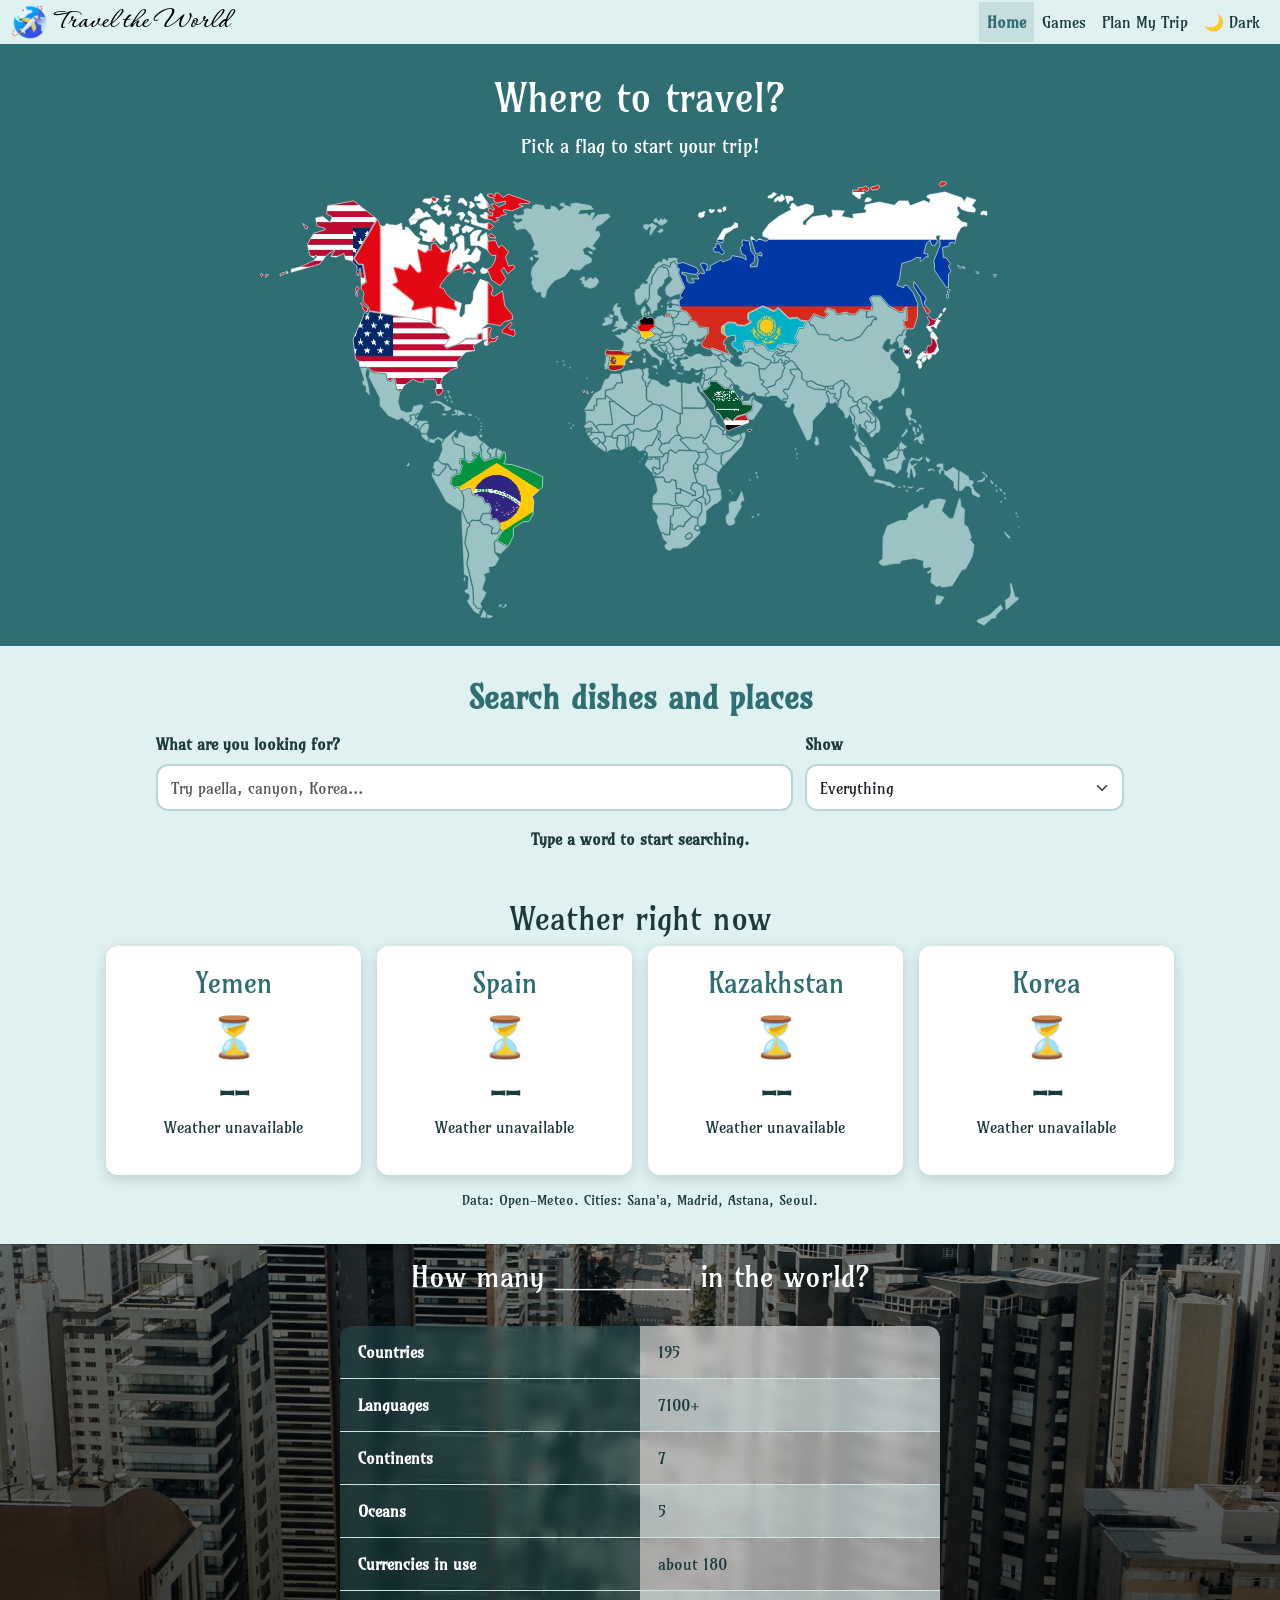
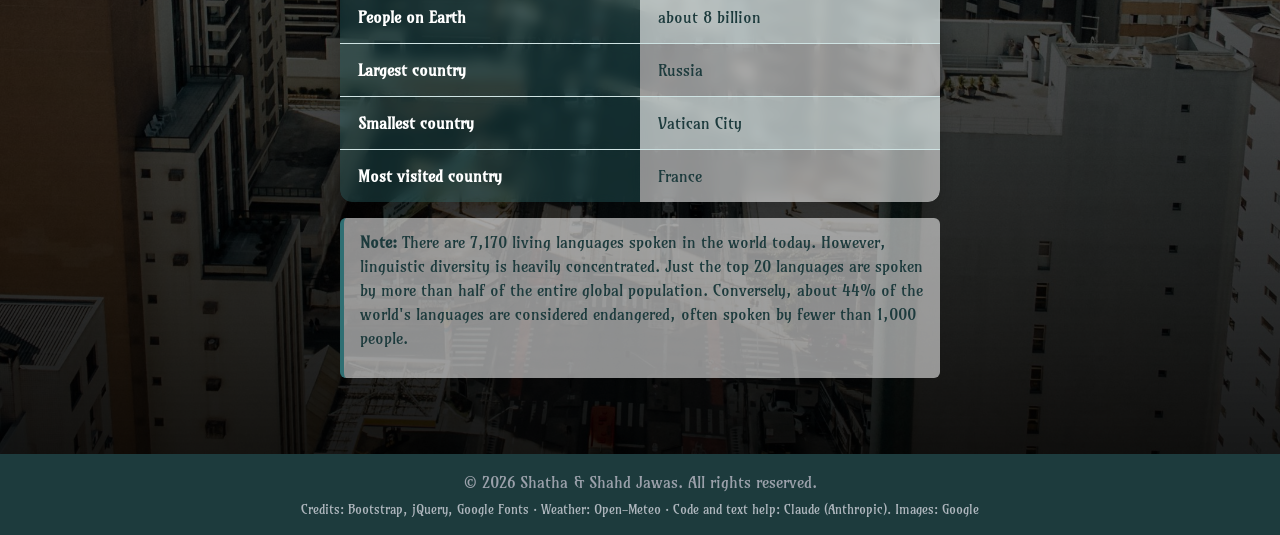
==== index.html @ ed4267bd "add dark mode in all pages" ====
<!DOCTYPE html>
<html lang="en">
    <head>
    <meta charset="UTF-8">
    <meta name="viewport" content="width=device-width, initial-scale=1">
    <title>Travel the World</title>
    <link rel="preconnect" href="https://fonts.googleapis.com">
    <link rel="preconnect" href="https://fonts.gstatic.com" crossorigin>
    <link href="https://fonts.googleapis.com/css2?family=Corinthia:wght@400;700&display=swap" rel="stylesheet">
    <link rel="icon" type="image/png" sizes="16x16" href="favicon/favicon-16x16.png">
    <link href="https://cdn.jsdelivr.net/npm/bootstrap@5.3.3/dist/css/bootstrap.min.css" rel="stylesheet">
    <link rel="stylesheet" href="css/stylesheet.css">
    <link rel="stylesheet" href="css/dark.css"> 
    <script src="js/weather.js" defer></script>
    <script src="js/data.js" defer></script>
    <script src="js/search.js" defer></script>
    <script src="js/auth.js" defer></script>
    <script src="js/theme.js"></script>
    </head>
    <body>

        <nav class="navbar navbar-expand-lg">
            <div class="container-fluid">
                 <a class="navbar-brand" href="index.html">
                    <img src="favicon/apple-touch-icon.png" alt="logo" class="d-inline-block">
                    <span id="nav-brand">Travel the World</span>
                 </a>
                <button class="navbar-toggler" type="button" data-bs-toggle="collapse" data-bs-target="#navbarNav" aria-controls="navbarNav" aria-expanded="false" aria-label="Toggle navigation">
                <span class="navbar-toggler-icon"></span>
                </button>
                <div class="collapse navbar-collapse" id="navbarNav">
                    <ul class="navbar-nav ms-auto">
                        <li class="nav-item">
                        <a class="nav-link active" href="index.html" id="homeNav">Home</a>
                        </li>
                        <li class="nav-item">
                            <a class="nav-link" href="games.html">Games</a>
                        </li>
                        <li class="nav-item">
                        <a class="nav-link" href="plan.html">Plan My Trip</a>
                        </li>
                        <li class="nav-item" id="authNav"></li>
                    </ul>
                </div>
            </div>
        </nav>
        <section id="map">
            <h1>Where to travel?</h1>
            <p>Pick a flag to start your trip!</p>
            <div class="map-container">
                <object data="img/world-map.svg" type="image/svg+xml" class="world-map" aria-label="World map: click a colored country"></object>

                <div class="flag-list">
                    <a href="country.html?c=yemen"><img src="img/Yemen/yemenFlag.png" alt="Yemen" class="map-image"></a>
                    <a href="country.html?c=spain"><img src="img/Spain/spainFlag.png" alt="Spain" class="map-image"></a>
                    <a href="country.html?c=kazakhstan"><img src="img/Kazakh/Flag-Kazakhstan.webp" alt="Kazakhstan" class="map-image"></a>
                    <a href="country.html?c=korea"><img src="img/Korea/koreaFlag.jpg" alt="Korea" class="map-image"></a>
                    <a href="country.html?c=brazil"><img src="img/Brazil/brazilFlag.webp" alt="Brazil" class="map-image"></a>
                    <a href="country.html?c=canada"><img src="img/Canada/canadaFlag.png" alt="Canada" class="map-image"></a>
                    <a href="country.html?c=germany"><img src="img/Germany/germanyFlag.webp" alt="Germany" class="map-image"></a>
                    <a href="country.html?c=japan"><img src="img/Japan/japanFlag.webp" alt="Japan" class="map-image"></a>
                    <a href="country.html?c=russia"><img src="img/Russia/russiaFlag.webp" alt="Russia" class="map-image"></a>
                    <a href="country.html?c=saudi"><img src="img/Saudi/saudiFlag.webp" alt="Saudi Arabia" class="map-image"></a>
                    <a href="country.html?c=usa"><img src="img/USA/usaFlag.webp" alt="USA" class="map-image"></a>
                </div>
            </div>
        </section>

        <section id="search">
            <h2>Search dishes and places</h2>

            <div class="search-bar">
                <div class="search-field">
                    <label for="searchInput" class="form-label">What are you looking for?</label>
                    <input type="search" class="form-control" id="searchInput" placeholder="Try paella, canyon, Korea...">
                </div>
                <div class="search-field">
                    <label for="searchType" class="form-label">Show</label>
                    <select class="form-select" id="searchType">
                        <option value="all">Everything</option>
                        <option value="Food">Food</option>
                        <option value="Place">Places</option>
                    </select>
                </div>
            </div>

            <p id="searchCount" class="search-count" aria-live="polite"></p>
            <div id="searchResults" class="search-results"></div>
        </section>

        <section id="weather">
            <h2>Weather right now</h2>
                <div class="weather-grid">
                    <div class="weather-card" data-lat="15.37" data-lon="44.19">
                        <h3>Yemen</h3>
                        <p class="icon">⏳</p>
                        <p class="temp">--</p>
                        <p class="desc">Loading...</p>
                    </div>
                     <div class="weather-card" data-lat="40.42" data-lon="-3.70">
                        <h3>Spain</h3>
                        <p class="icon">⏳</p>
                        <p class="temp">--</p>
                        <p class="desc">Loading...</p>
                    </div>
                    <div class="weather-card" data-lat="51.17" data-lon="71.45">
                        <h3>Kazakhstan</h3>
                        <p class="icon">⏳</p>
                        <p class="temp">--</p>
                        <p class="desc">Loading...</p>
                    </div>
                    <div class="weather-card" data-lat="37.57" data-lon="126.98">
                        <h3>Korea</h3>
                        <p class="icon">⏳</p>
                        <p class="temp">--</p>
                        <p class="desc">Loading...</p>
                    </div>
                </div>
            <p class="source">Data: Open-Meteo. Cities: Sana'a, Madrid, Astana, Seoul.</p>
        </section>

        <section id="many">
            <h2>How many ________ in the world?</h2>
            <table class="facts">
            <tr>
                <th>Countries</th>
                <td>195</td>
            </tr>
            <tr>
                <th>Languages</th>
                <td>7100+</td>
            </tr>
            <tr>
                <th>Continents</th>
                <td>7</td>
            </tr>
            <tr>
                <th>Oceans</th>
                <td>5</td>
            </tr>
            <tr>
                <th>Currencies in use</th>
                <td>about 180</td>
            </tr>
            <tr>
                <th>People on Earth</th>
                <td>about 8 billion</td>
            </tr>
            <tr>
                <th>Largest country</th>
                <td>Russia</td>
            </tr>
            <tr>
                <th>Smallest country</th>
                <td>Vatican City</td>
            </tr>
            <tr>
                <th>Most visited country</th>
                <td>France</td>
            </tr>
        </table>
            <div class="note">
                <p><strong>Note:</strong> There are 7,170 living languages spoken in the world today. However, linguistic diversity is heavily concentrated. Just the top 20 languages are spoken by more than half of the entire global population. Conversely, about 44% of the world's languages are considered endangered, often spoken by fewer than 1,000 people.</p>
            </div>
        </section>


        <footer>
             <p>&copy; 2026 Shatha & Shahd Jawas. All rights reserved.</p>
             <p class="credits">Credits: Bootstrap, jQuery, Google Fonts · Weather: Open-Meteo · Code and text help: Claude (Anthropic). Images: Google</p>
        </footer>
        <script src="https://cdn.jsdelivr.net/npm/bootstrap@5.3.3/dist/js/bootstrap.bundle.min.js"></script>
    </body>
</html>
---- css/stylesheet.css ----
@import url("https://fonts.googleapis.com/css2?family=Alegreya+Sans:wght@400;500;700;800&display=swap");
@import url('https://fonts.googleapis.com/css2?family=Amarante&display=swap');


:root{
    --bg: #DFF1F1;
    --panel-1: #1d3b3d;
    --text-color: #ffffff;
    --footer: #9aa0aa;
    --firooze: #2f6f73;
    --firooze-light: #00A6A6;
    --mist: var(--bg);              /* same teal as --bg; quiz.css uses this name */
    --error: #c8102e;
    --success: #1f7a4d;
}

body{
    background-color: var(--bg);
    font-family: "Amarante", "Alegreya Sans", "Segoe UI", sans-serif;
    color: var(--panel-1);
    margin: 0;
    padding: 0;
}

#nav-brand {
    font-family: "Corinthia", cursive;
    font-weight: 500;
    font-size: 1.5rem;
     line-height: 1;                    /* the script font has a tall line box */
}
.navbar-brand img {
    width: 32px;
    height: 32px;

}

/* Navbar: hover, keyboard focus and current page (colors come from Bootstrap's navbar variables) */
.navbar {
    --bs-navbar-color: var(--panel-1);
    --bs-navbar-hover-color: var(--firooze);
    --bs-navbar-active-color: var(--firooze);
    --bs-navbar-padding-y: 0;          /* removes the top/bottom padding of the bar */
    margin-bottom: 0;
}
.navbar .nav-link {
    position: relative;
    font-weight: 500;
    transition: color 0.2s;
}

.navbar .nav-link.active {
    font-weight: 700;
    background-color: #c6dede;
}

/* ----- navbar: the Log in / Profile links ----- */
/* phone and tablet: the menu is vertical, so Log in / Sign up (or Profile / Log out) stack like the other links */
#authNav {
    display: flex;
    flex-direction: column;
}

#authNav .nav-link {
    font-family: inherit;
    text-align: left;
}

/* map */
#map{
    background-color: var(--firooze);
    padding: 30px 0 20px;            /* no left/right padding, so the map can touch the edges */
    color: white;
}
#map h1{
    font-family:  "Amarante", cursive;
    text-align: center;
    font-size: 2.5rem;
    margin: 0 0 10px;
    padding: 0 20px;                 /* the text keeps its side space */
}
#map p{
    font-family:  "Amarante", cursive;
    text-align: center;
    font-size: 1.2rem;
    margin: 0 0 20px;
    padding: 0 20px;
}

/* PHONE: hide the SVG, show the floating flags */
.world-map{
    display: none;
}
.flag-list{
    display: flex;
    flex-wrap: wrap;
    justify-content: center;
    gap: 30px;
    padding: 20px 20px 30px;
}
.map-image{
    width: 60px;
    height: 60px;
    object-fit: cover;
    border-radius: 50%;
    transition: transform 0.3s;
}
.flag-list a{ animation: float 3s ease-in-out infinite; }
.flag-list a:nth-child(even){ animation-delay: 1s; }
@keyframes float{ 50%{ transform: translateY(-10px); } }
.flag-list a:hover .map-image{ transform: scale(1.5); }


/* Weather Section */
#weather {
    max-width: 900px;
    margin: 2rem auto;
    padding: 0 16px;
    text-align: center;
}

.weather-grid {
    display: grid;
    grid-template-columns: 1fr;
    gap: 16px;
}

.weather-card {
    background: white;
    border-radius: 12px;
    padding: 20px;
    box-shadow: 0 4px 14px rgba(0, 0, 0, 0.15);
    transition: transform 0.2s;
}

.weather-card:hover {
    transform: translateY(-5px);
}

.weather-card h3 {
    color: #2f6f73;
}

.weather-card .icon {
    font-size: 2.5rem;
    margin: 0;
}

.weather-card .temp {
    font-size: 2rem;
    font-weight: bold;
    margin: 0;
}

.source {
    font-size: 0.85rem;
    margin-top: 1rem;
}





/* Facts Table */
#many {
  background-image: linear-gradient(rgba(0, 0, 0, 0.5), rgba(0, 0, 0, 0.9)),
                    url('../img/city.jpg');
  background-size: cover;
  background-position: center;
  position: relative;
  padding-bottom: 60px;
}

.facts {
    width: 100%;
    max-width: 600px;
    margin: 2rem auto 1rem;
    border-collapse: separate;
    border-spacing: 0;
    border-radius: 12px;
    overflow: hidden;                     /* keeps the rounded corners */
    box-shadow: 0 4px 14px rgba(0, 0, 0, 0.15);
    background: transparent;                        /* allows the background image to show through */
}

.facts th,
.facts td {
    padding: 14px 18px;
    text-align: left;
    border-bottom: 1px solid #cfe3e3;
}

.facts th {
    width: 50%;
    font-weight: 600;
    background-color: rgba(47, 111, 115, 0.35);   /* teal, 35% visible */
    color: white;
    backdrop-filter: blur(6px);  
}

.facts td {
    font-weight: 500;
    background-color: rgba(255, 255, 255, 0.55);
    backdrop-filter: blur(6px);
}

.facts tr:nth-child(even) td {
    background-color: rgba(234, 245, 245, 0.7);;
}

.facts tr:last-child th,
.facts tr:last-child td {
    border-bottom: none;
}

.facts tr:hover td {
    background-color: rgba(207, 231, 231, 0.85);
}

#many h2 {
    text-align: center;
    margin-bottom: 1rem;
    margin-top: 2rem;
    padding-top: 1rem;
    font-size: 1.8rem;
    color: white;
}
.note {
    max-width: 600px;
    margin: 1rem auto;
    padding: 12px 16px;
    border-left: 4px solid var(--firooze);
    background-color: rgba(255, 255, 255, 0.55);;
    border-radius: 6px;
}


/* ===== Plan My Trip page ===== */
.plan-intro {
    text-align: center;
    padding: 2.5rem 1rem 1.5rem;
}

.plan-intro h1 {
    color: var(--firooze);
    font-weight: 700;
    font-size: 2.4rem;
}

.plan-intro p {
    font-size: 1.15rem;
    max-width: 36rem;
    margin: 0.5rem auto 0;
}

.plan-layout {
    padding-bottom: 3rem;
}

/* cards */
.plan-card {
    background: #fff;
    border-radius: 1.25rem;
    padding: 1.5rem;
    box-shadow: 0 6px 18px rgba(29, 59, 61, 0.12);
}

.plan-card h2 {
    color: var(--firooze);
    font-size: 1.5rem;
    font-weight: 700;
    margin-bottom: 1rem;
}

/* form fields */
.form-label {
    font-weight: 700;
}

.form-control,
.form-select {
    border: 2px solid #b9d6d6;
    border-radius: 0.75rem;
    padding: 0.6rem 0.8rem;
    font-family: inherit;
    transition: border-color 0.2s, box-shadow 0.2s;
}

.form-control:hover,
.form-select:hover {
    border-color: var(--firooze-light);
}

.form-control:focus,
.form-select:focus {
    border-color: var(--firooze);
    box-shadow: 0 0 0 0.25rem rgba(0, 166, 166, 0.3);
}

/* error and valid states */
.form-control.is-invalid,
.form-select.is-invalid {
    border-color: var(--error);
    background-image: none;
}

.form-control.is-invalid:focus,
.form-select.is-invalid:focus {
    box-shadow: 0 0 0 0.25rem rgba(200, 16, 46, 0.25);
}

.form-control.is-valid,
.form-select.is-valid {
    border-color: var(--success);
    background-image: none;
}

.invalid-feedback {
    color: var(--error);
    font-weight: 500;
    font-size: 1rem;
}

/* buttons */
.plan-btn,
.plan-btn-outline {
    border-radius: 0.75rem;
    padding: 0.6rem 1.5rem;
    font-weight: 700;
    font-family: inherit;
    transition: transform 0.2s, background-color 0.2s, box-shadow 0.2s;
}

.plan-btn {
    background: var(--firooze);
    border: 2px solid var(--firooze);
    color: #fff;
}

.plan-btn:hover {
    background: var(--firooze-light);
    border-color: var(--firooze-light);
    color: #fff;
    transform: translateY(-2px);
    box-shadow: 0 6px 12px rgba(0, 0, 0, 0.15);
}

.plan-btn-outline {
    background: transparent;
    border: 2px solid var(--firooze);
    color: var(--firooze);
}

.plan-btn-outline:hover {
    background: var(--firooze);
    color: #fff;
    transform: translateY(-2px);
}

.plan-btn:focus-visible,
.plan-btn-outline:focus-visible {
    outline: 3px solid var(--panel-1);
    outline-offset: 3px;
}

/* summary card */
.summary-card {
    position: sticky;
    top: 1rem;
    border-top: 6px solid var(--firooze-light);
}

.summary-flag {
    text-align: center;
    margin-bottom: 1rem;
}

.summary-flag img {
    width: 90px;
    height: 90px;
    object-fit: cover;
    border-radius: 50%;
    border: 3px solid var(--firooze);
}

.summary-flag p {
    margin: 0.5rem 0 0;
    font-weight: 700;
}

.summary-empty {
    text-align: center;
    font-style: italic;
}

.summary-list div {
    display: flex;
    justify-content: space-between;
    gap: 1rem;
    padding: 0.4rem 0;
    border-bottom: 1px dashed #b9d6d6;
}

.summary-list dt {
    font-weight: 700;
}

.summary-list dd {
    margin: 0;
    text-align: right;
}

.summary-total {
    display: flex;
    justify-content: space-between;
    align-items: center;
    margin-top: 1rem;
    font-size: 1.2rem;
}

.summary-total strong {
    color: var(--firooze);
    font-size: 2rem;
}

.summary-note {
    font-size: 0.9rem;
    margin: 0.5rem 0 0;
}

/* passport stamp success message */
.stamp-wrap {
    display: flex;
    justify-content: center;
    margin-top: 2rem;
}

.stamp-wrap[hidden] {
    display: none;
}

.stamp {
    background: #fff;
    border: 4px double var(--firooze);
    border-radius: 1.25rem;
    padding: 1.5rem 2rem;
    text-align: center;
    max-width: 34rem;
    width: 100%;
    transform: rotate(-2deg);
    box-shadow: 0 8px 20px rgba(29, 59, 61, 0.18);
}

.stamp img {
    width: 80px;
    height: 80px;
    object-fit: cover;
    border-radius: 50%;
    border: 3px solid var(--firooze);
}

.stamp h2 {
    color: var(--success);
    text-transform: uppercase;
    letter-spacing: 0.1em;
    margin: 0.75rem 0 0.5rem;
}

/* Footer */
footer{
  background: var(--panel-1);
  color: var(--footer);
  text-align: center;
  padding: 1rem;
  margin-top: 0;
}
footer p { margin-bottom: 0.35rem; }
footer p:last-child { margin-bottom: 0; }
footer .credits {
    font-size: 0.8rem;
    color: #aeb6bd;      /* lighter than the footer gray so the small text stays readable */
}

/* ===== Search section ===== */
#search {
    max-width: 1000px;
    margin: 2rem auto;
    padding: 0 16px;
}

#search h2 {
    text-align: center;
    color: var(--firooze);
    font-weight: 700;
    margin-bottom: 1rem;
}

.search-bar {
    display: grid;
    grid-template-columns: 1fr;
    gap: 12px;
}

.search-count {
    text-align: center;
    font-weight: 700;
    margin: 1rem 0;
}

.search-results {
    display: grid;
    grid-template-columns: 1fr;
    gap: 16px;
}

.search-card {
    background: #fff;
    border-radius: 12px;
    border-top: 5px solid var(--firooze-light);
    overflow: hidden;
    box-shadow: 0 4px 14px rgba(0, 0, 0, 0.15);
    transition: transform 0.2s, box-shadow 0.2s;
}

.search-card:hover {
    transform: translateY(-5px);
    box-shadow: 0 10px 20px rgba(0, 0, 0, 0.2);
}

.search-card img {
    display: block;
    width: 100%;
    height: 170px;
    object-fit: cover;
}

.search-card h3,
.search-card p,
.search-card a,
.search-badge {
    margin: 0;
    padding: 0.5rem 1rem 0;
}

.search-badge {
    display: block;
    color: var(--firooze);
    font-weight: 700;
    font-size: 0.9rem;
}

.search-card a {
    display: inline-block;
    padding-bottom: 1rem;
    font-weight: 700;
    color: var(--firooze);
}


/* ============================================
   RESPONSIVE: mobile first
   Base styles above = PHONES (375px and up)
   ============================================ */

/* TABLET: 768px and wider */
@media (min-width: 768px) {

    .world-map{
        display: block;
        width: 100%;
        max-width: 760px;       /* was 760 before, so a little bigger */
        margin: 0 auto;         /* centers it */
        aspect-ratio: 784 / 459;
        height: auto;
    }
    .flag-list{
        display: none;
    }

    .plan-intro h1 {
        font-size: 3rem;
    }

    .plan-card {
        padding: 2rem;
    }

    #nav-brand {
        font-weight: 800;
        font-size: 1.8rem;
    }

    .navbar-brand img {
        width: 34px;
        height: 34px;
    }

    .weather-grid {
        grid-template-columns: repeat(2, 1fr);   /* 2 x 2 */
    }

    .facts th,
    .facts td {
        padding: 14px 18px;
        font-size: 1rem;
    }

    .search-bar { grid-template-columns: 2fr 1fr; }
    .search-results { grid-template-columns: repeat(2, 1fr); }
}

/* LAPTOP: 1024px and wider */
@media (min-width: 1024px) {
    #weather {
        max-width: 1100px;
    }

    .weather-grid {
        grid-template-columns: repeat(4, 1fr);   /* 4 in a row */
    }

    .search-results { grid-template-columns: repeat(3, 1fr); }
}

@media (prefers-reduced-motion: reduce) {
    * {
        transition: none !important;
    }
}

/* BIG SCREENS: 1300px and wider, the full-width map */
@media (min-width: 1300px){
    .world-map{
        max-width: none;       
    }
}

/* laptop (992px and wider, where Bootstrap shows the menu in one row): put them side by side */
@media (min-width: 992px) {
    #authNav {
        flex-direction: row;
        flex-wrap: nowrap;
    }
}
---- css/dark.css ----
/* ===== DARK MODE =====
   Load this file LAST on every page (after stylesheet.css, account.css, country.css, quiz.css, game.css).
   Light mode is the normal CSS. Everything here applies only when <html data-theme="dark">.
   First the CSS variables change, then the places where a color was written directly (white, #b9d6d6...). */

html[data-theme="dark"] {
    color-scheme: dark;

    --bg: #0f1c1d;            /* page background */
    --panel-1: #e3f1f1;       /* main text (in light mode it is the dark teal) */
    --firooze: #5bb5ba;       /* headings, links, prices: lighter so they are readable on dark */
    --firooze-light: #00a6a6;
    --mist: #162a2c;
    --error: #f0707d;
    --success: #4cc38a;

    --card: #162a2c;          /* cards, panels, tickets */
    --card-border: #2f5a5c;   /* dashed borders, inputs */
}

html[data-theme="dark"] body {
    background-color: var(--bg);
    color: var(--panel-1);
    transition: background-color 0.25s, color 0.25s;
}

/* ----- navbar ----- */
html[data-theme="dark"] .navbar .nav-link.active { background-color: #1f3a3c; }
html[data-theme="dark"] .navbar-toggler { border-color: var(--card-border); }
html[data-theme="dark"] .navbar-toggler-icon { filter: invert(1); }

.theme-toggle {
    background: none;
    border: 0;
    font-family: inherit;
    cursor: pointer;
}
.theme-toggle:focus-visible {
    outline: 3px solid var(--firooze-light);
    outline-offset: 2px;
}

/* ----- footer: its background used --panel-1, which is now light ----- */
html[data-theme="dark"] footer { background: #081213; }

/* ----- cards ----- */
html[data-theme="dark"] .plan-card,
html[data-theme="dark"] .stamp,
html[data-theme="dark"] .weather-card,
html[data-theme="dark"] .search-card,
html[data-theme="dark"] .game-card,
html[data-theme="dark"] .quiz-card,
html[data-theme="dark"] .ticket-small {
    background: var(--card);
    color: var(--panel-1);
    box-shadow: 0 6px 18px rgba(0, 0, 0, 0.45);
}

html[data-theme="dark"] .weather-card h3 { color: var(--firooze); }

/* ----- notes ----- */
html[data-theme="dark"] .note,
html[data-theme="dark"] .auth-card .note {
    background-color: rgba(22, 42, 44, 0.85);
    color: var(--panel-1);
}
html[data-theme="dark"] .notice-error {
    background-color: #3a1a1f;
    border-left-color: var(--error);
}

/* ----- forms (Bootstrap is dark through data-bs-theme, we only fix our borders) ----- */
html[data-theme="dark"] .form-control,
html[data-theme="dark"] .form-select {
    background-color: #0f1c1d;
    color: var(--panel-1);
    border-color: var(--card-border);
}
html[data-theme="dark"] .form-control::placeholder { color: #7f9a9b; }
html[data-theme="dark"] .form-control:hover,
html[data-theme="dark"] .form-select:hover { border-color: var(--firooze-light); }
html[data-theme="dark"] .form-control.is-invalid,
html[data-theme="dark"] .form-select.is-invalid { border-color: var(--error); }
html[data-theme="dark"] .form-control.is-valid,
html[data-theme="dark"] .form-select.is-valid { border-color: var(--success); }

/* ----- buttons: keep the dark teal with white text, the light accent would be too pale ----- */
html[data-theme="dark"] .plan-btn {
    background: #2f6f73;
    border-color: #2f6f73;
    color: #fff;
}
html[data-theme="dark"] .plan-btn:hover {
    background: var(--firooze-light);
    border-color: var(--firooze-light);
}
html[data-theme="dark"] .plan-btn-outline {
    border-color: var(--firooze);
    color: var(--firooze);
}
html[data-theme="dark"] .plan-btn-outline:hover {
    background: #2f6f73;
    border-color: #2f6f73;
    color: #fff;
}

/* ----- plan page and profile ----- */
html[data-theme="dark"] .summary-list div,
html[data-theme="dark"] .profile-list div,
html[data-theme="dark"] .ticket-small,
html[data-theme="dark"] .tickets-empty {
    border-color: var(--card-border);
}
html[data-theme="dark"] .ticket-remove { border-color: var(--card-border); }
html[data-theme="dark"] .ticket-remove:hover { background: #3a1a1f; }

/* ----- search ----- */
html[data-theme="dark"] .search-badge,
html[data-theme="dark"] .search-card a { color: var(--firooze); }

/* ----- games ----- */
html[data-theme="dark"] #game {
    --game-bg: #17302f;
    --game-text: #e3f1f1;
    --game-accent-dark: #7fd0d4;
}
html[data-theme="dark"] .game-btn { color: #fff; background: #2f6f73; }
html[data-theme="dark"] .game-btn:hover:not(:disabled) { background: #1d5c68; }
html[data-theme="dark"] .game-btn:disabled { background: #3a4a4c; color: #9aa8ab; }
html[data-theme="dark"] .game-restart { background: transparent; color: var(--game-accent-dark); }
html[data-theme="dark"] .game-message.correct { color: var(--success); }
html[data-theme="dark"] .game-message.wrong { color: var(--error); }

/* ----- quiz ----- */
html[data-theme="dark"] .quiz-card { --accent: #5bb5ba; --mist: #1f3a3c; }
html[data-theme="dark"] .quiz-option,
html[data-theme="dark"] .quiz-btn {
    background: #0f1c1d;
    color: var(--panel-1);
}
html[data-theme="dark"] .quiz-option:hover,
html[data-theme="dark"] .quiz-btn:hover { background: #1f3a3c; }
html[data-theme="dark"] .quiz-btn-main { background: #2f6f73; color: #fff; }
html[data-theme="dark"] .quiz-option.correct { background: #1f7a4d; color: #fff; }
html[data-theme="dark"] .quiz-option.wrong { background: #8b1e2d; color: #fff; }
html[data-theme="dark"] .quiz-option:focus,
html[data-theme="dark"] .quiz-btn:focus { outline-color: #fff; }
html[data-theme="dark"] .quiz-feedback.success,
html[data-theme="dark"] .quiz-result.win h3 { color: var(--success); }
html[data-theme="dark"] .quiz-feedback.error,
html[data-theme="dark"] .quiz-result.loss h3 { color: var(--error); }
html[data-theme="dark"] .quiz-feedback.info { color: #e0b252; }

/* ----- country pages: these pages define their own variables on .country ----- */
html[data-theme="dark"] .country {
    --text: #ece6e5;
    --text-muted: #b6adac;
    --paper: #14181a;
    --mist: #1d2326;
}
html[data-theme="dark"] .country #uknow::before { background: rgba(15, 20, 22, 0.75); }
html[data-theme="dark"] .country .visit-card { box-shadow: 0 4px 14px rgba(0, 0, 0, 0.5); }
html[data-theme="dark"] .country .visit-card:hover { box-shadow: 0 12px 24px rgba(0, 0, 0, 0.6); }
html[data-theme="dark"] .flag-link img { box-shadow: 0 4px 10px rgba(0, 0, 0, 0.6); }

/* ----- home page: the map section ----- */
html[data-theme="dark"] #map { background-color: #0d2733; }   /* darker blue instead of the teal */

/* An embedded map (<object>, <embed>, <iframe>) is a separate document that is "light".
   When the page is dark, the browser gives that document an opaque white background: the white square.
   Telling the map element that it is light makes its background transparent again. */
html[data-theme="dark"] .world-map,
html[data-theme="dark"] #map object,
html[data-theme="dark"] #map embed,
html[data-theme="dark"] #map iframe {
    color-scheme: light;
}
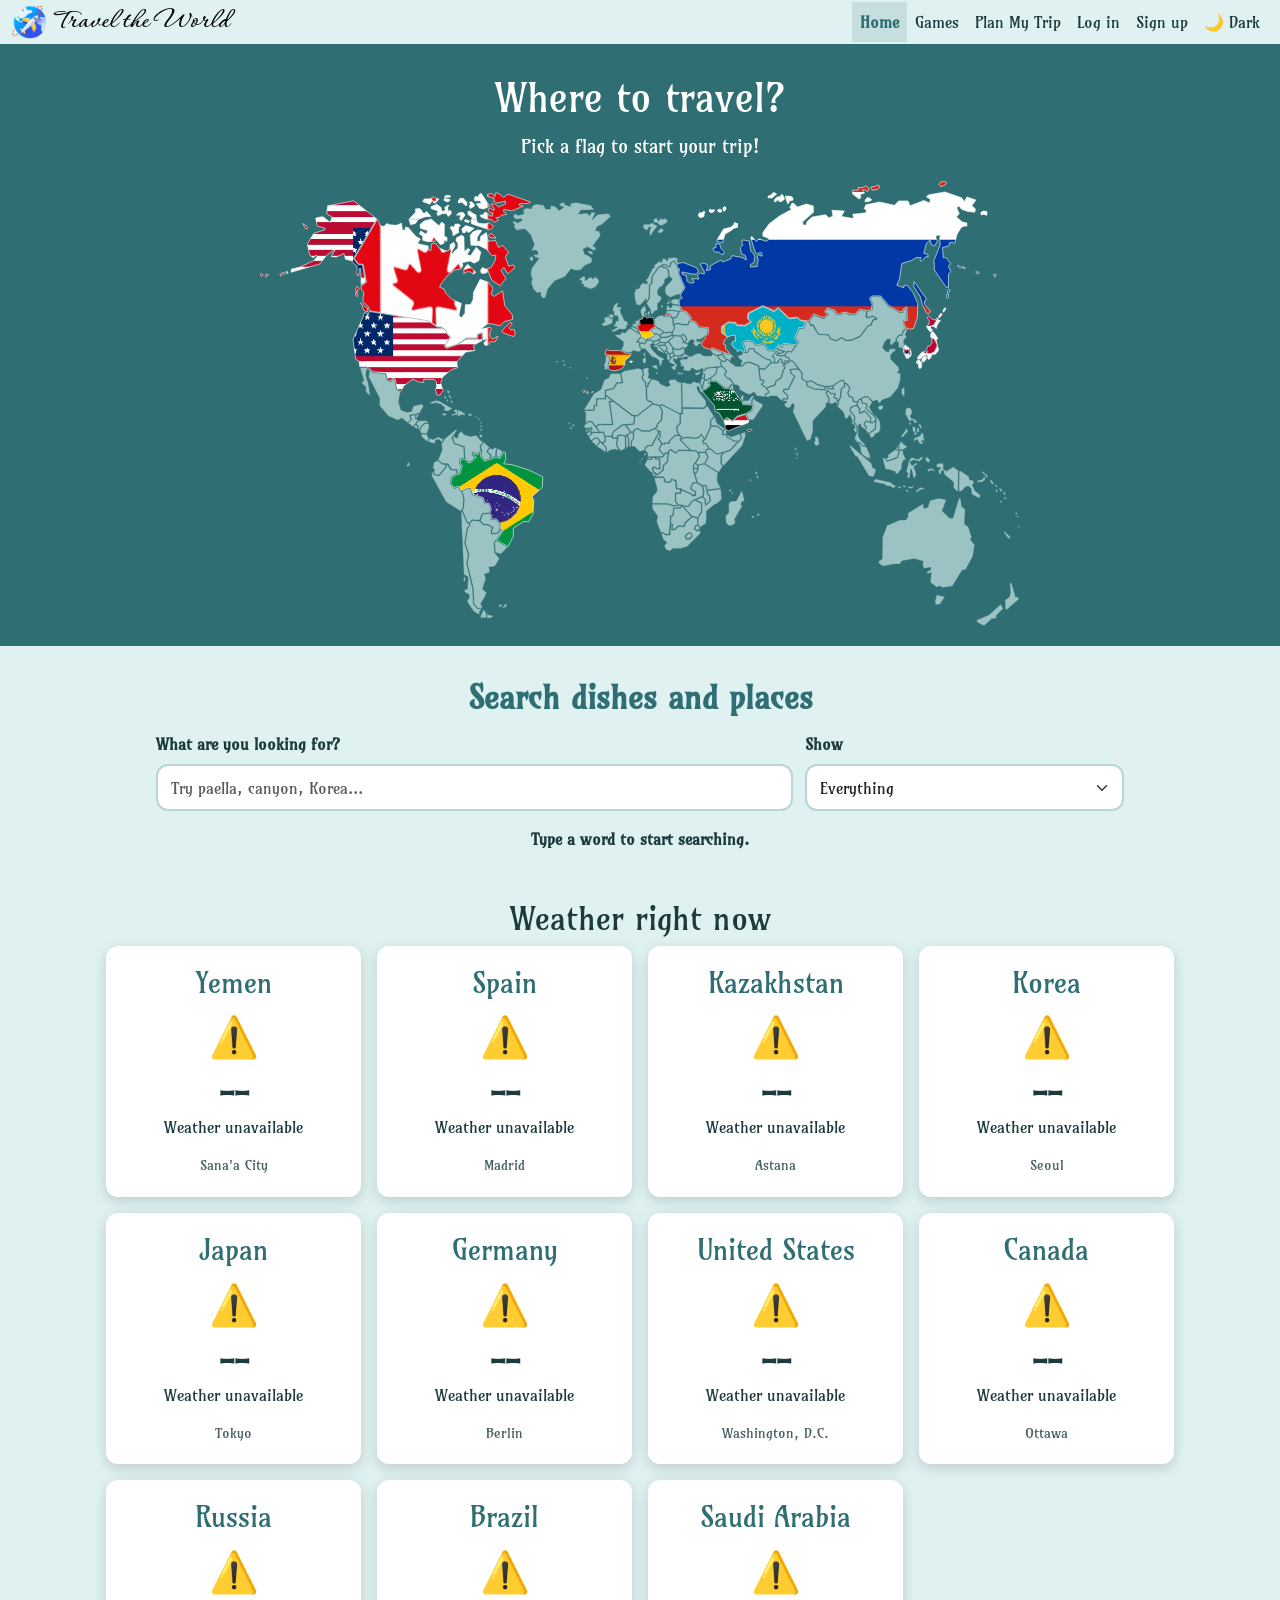
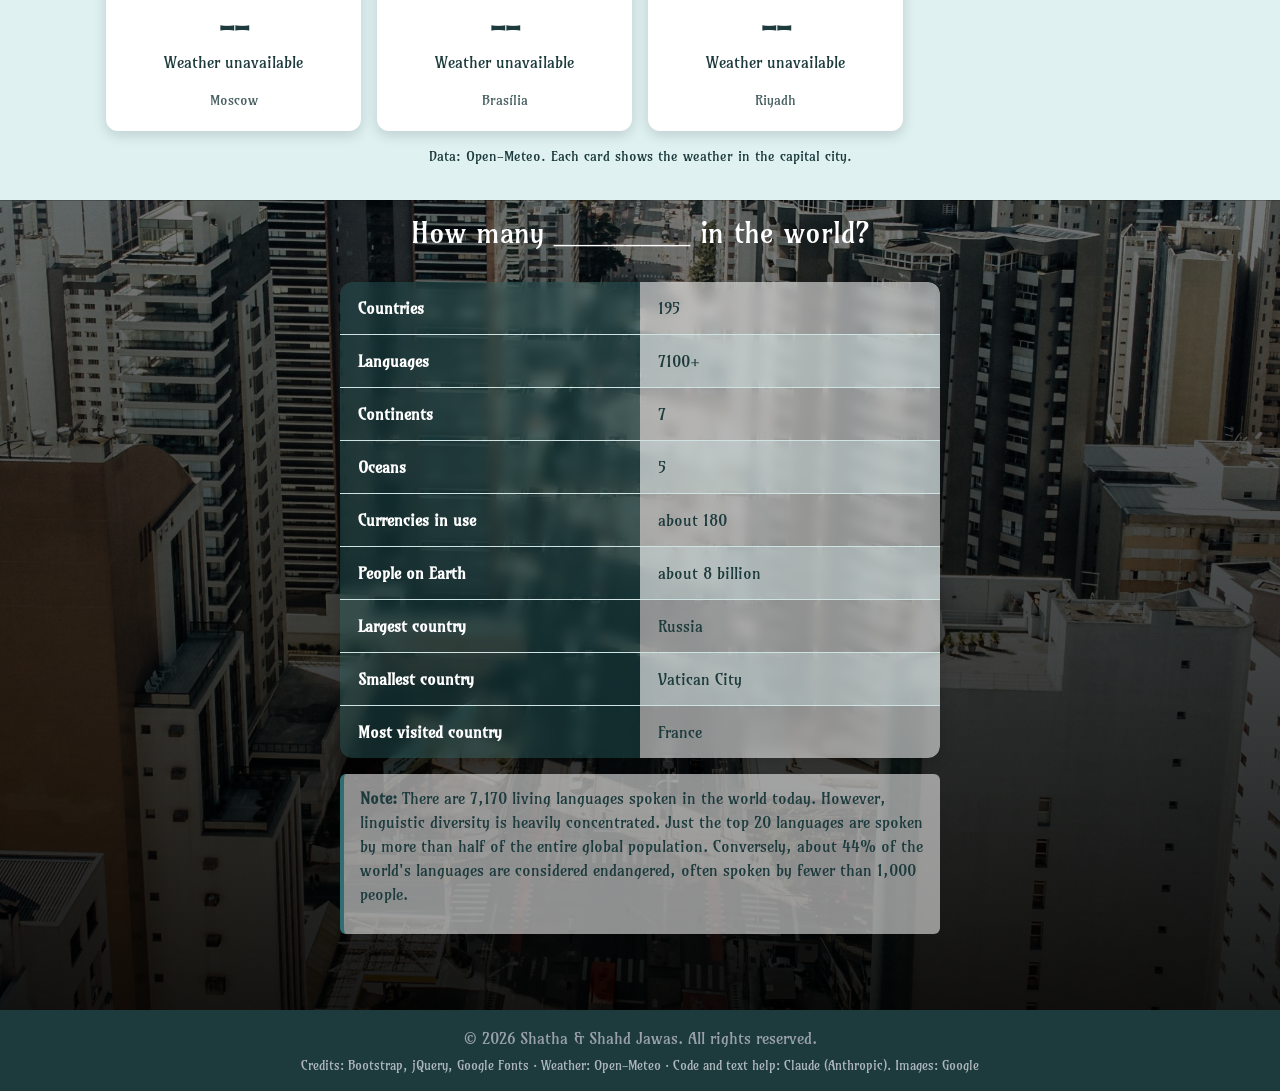
==== commit ec65ceb5: "edit weather card to be dynamic" ====
--- a/index.html
+++ b/index.html
@@ -11,8 +11,8 @@
     <link href="https://cdn.jsdelivr.net/npm/bootstrap@5.3.3/dist/css/bootstrap.min.css" rel="stylesheet">
     <link rel="stylesheet" href="css/stylesheet.css">
     <link rel="stylesheet" href="css/dark.css"> 
+    <script src="js/data.js" defer></script>
     <script src="js/weather.js" defer></script>
-    <script src="js/data.js" defer></script>
     <script src="js/search.js" defer></script>
     <script src="js/auth.js" defer></script>
     <script src="js/theme.js"></script>
@@ -90,33 +90,8 @@
 
         <section id="weather">
             <h2>Weather right now</h2>
-                <div class="weather-grid">
-                    <div class="weather-card" data-lat="15.37" data-lon="44.19">
-                        <h3>Yemen</h3>
-                        <p class="icon">⏳</p>
-                        <p class="temp">--</p>
-                        <p class="desc">Loading...</p>
-                    </div>
-                     <div class="weather-card" data-lat="40.42" data-lon="-3.70">
-                        <h3>Spain</h3>
-                        <p class="icon">⏳</p>
-                        <p class="temp">--</p>
-                        <p class="desc">Loading...</p>
-                    </div>
-                    <div class="weather-card" data-lat="51.17" data-lon="71.45">
-                        <h3>Kazakhstan</h3>
-                        <p class="icon">⏳</p>
-                        <p class="temp">--</p>
-                        <p class="desc">Loading...</p>
-                    </div>
-                    <div class="weather-card" data-lat="37.57" data-lon="126.98">
-                        <h3>Korea</h3>
-                        <p class="icon">⏳</p>
-                        <p class="temp">--</p>
-                        <p class="desc">Loading...</p>
-                    </div>
-                </div>
-            <p class="source">Data: Open-Meteo. Cities: Sana'a, Madrid, Astana, Seoul.</p>
+            <div class="weather-grid" id="weatherGrid"></div>
+            <p class="source">Data: Open-Meteo. Each card shows the weather in the capital city.</p>
         </section>
 
         <section id="many">
--- a/css/stylesheet.css
+++ b/css/stylesheet.css
@@ -132,6 +132,12 @@
     transition: transform 0.2s;
 }
 
+.weather-card .city {
+    font-size: 0.9rem;
+    margin: 0;
+    opacity: 0.8;
+}
+
 .weather-card:hover {
     transform: translateY(-5px);
 }
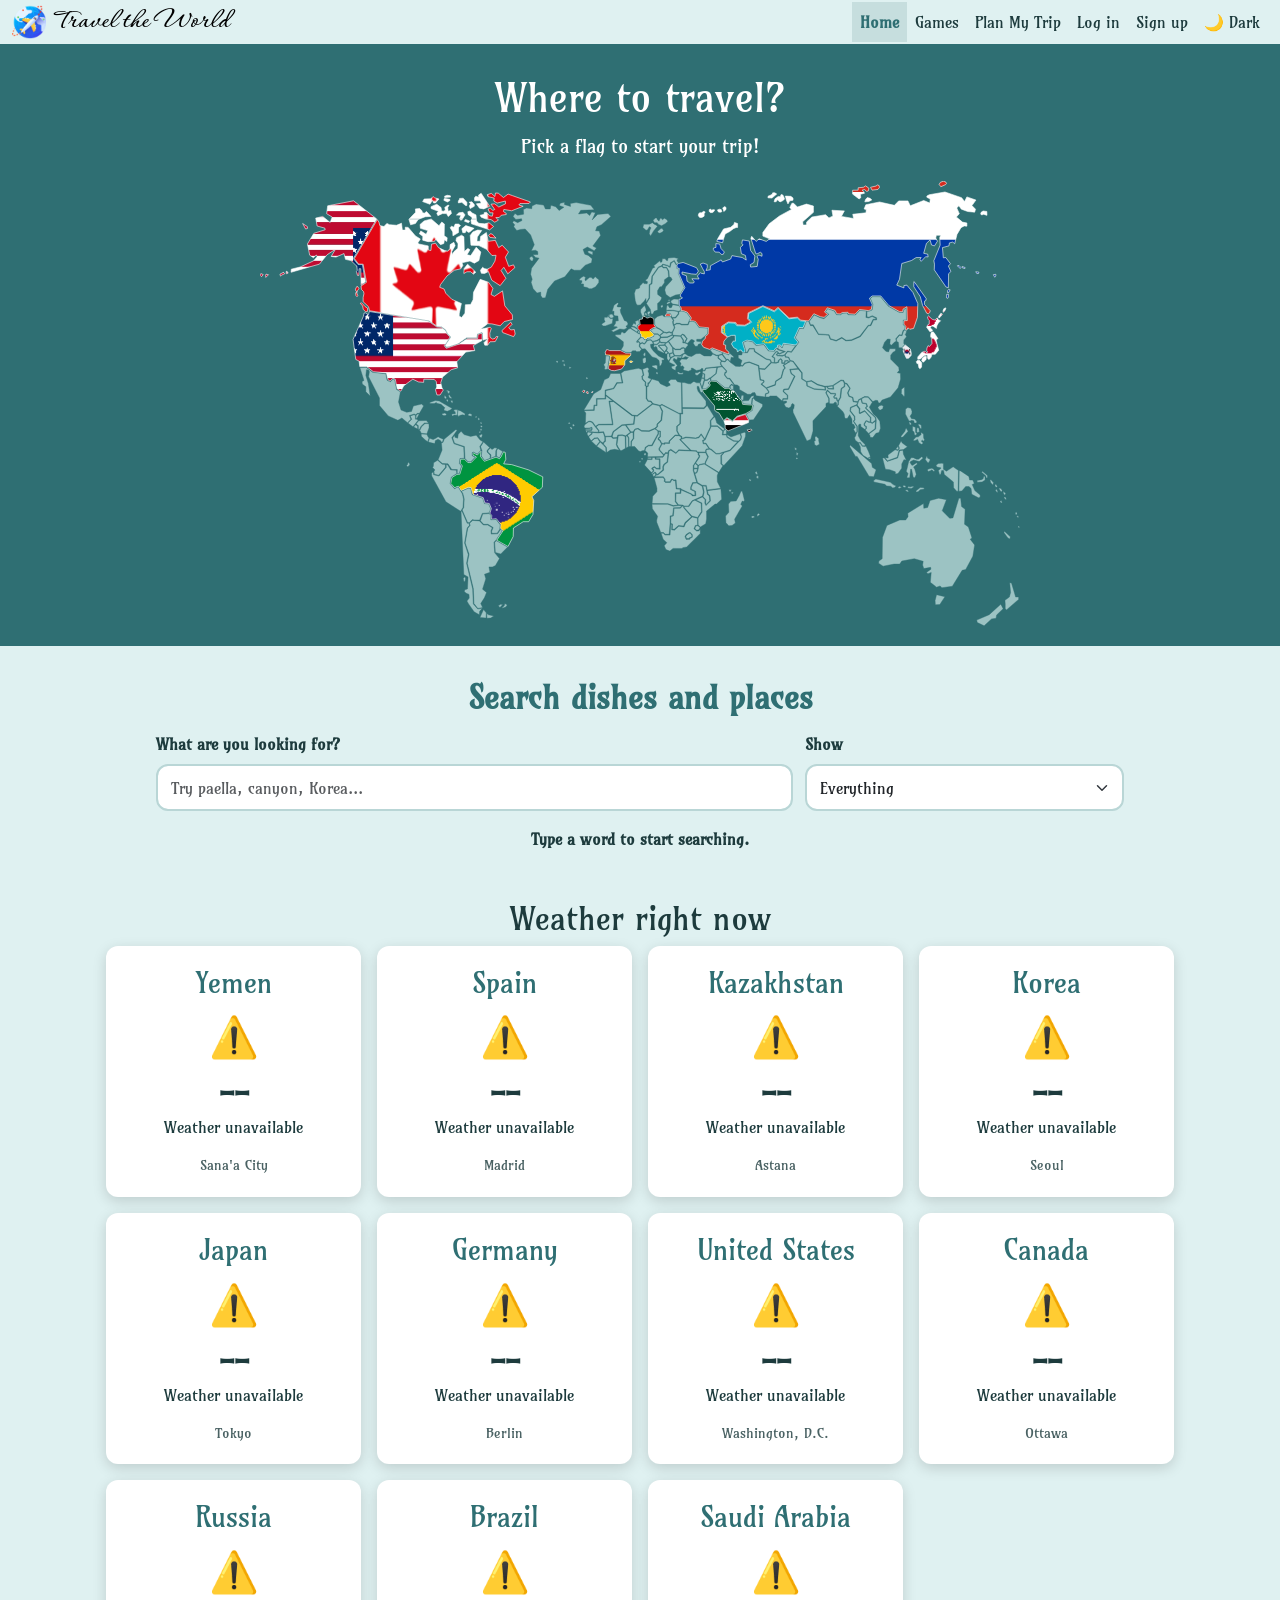
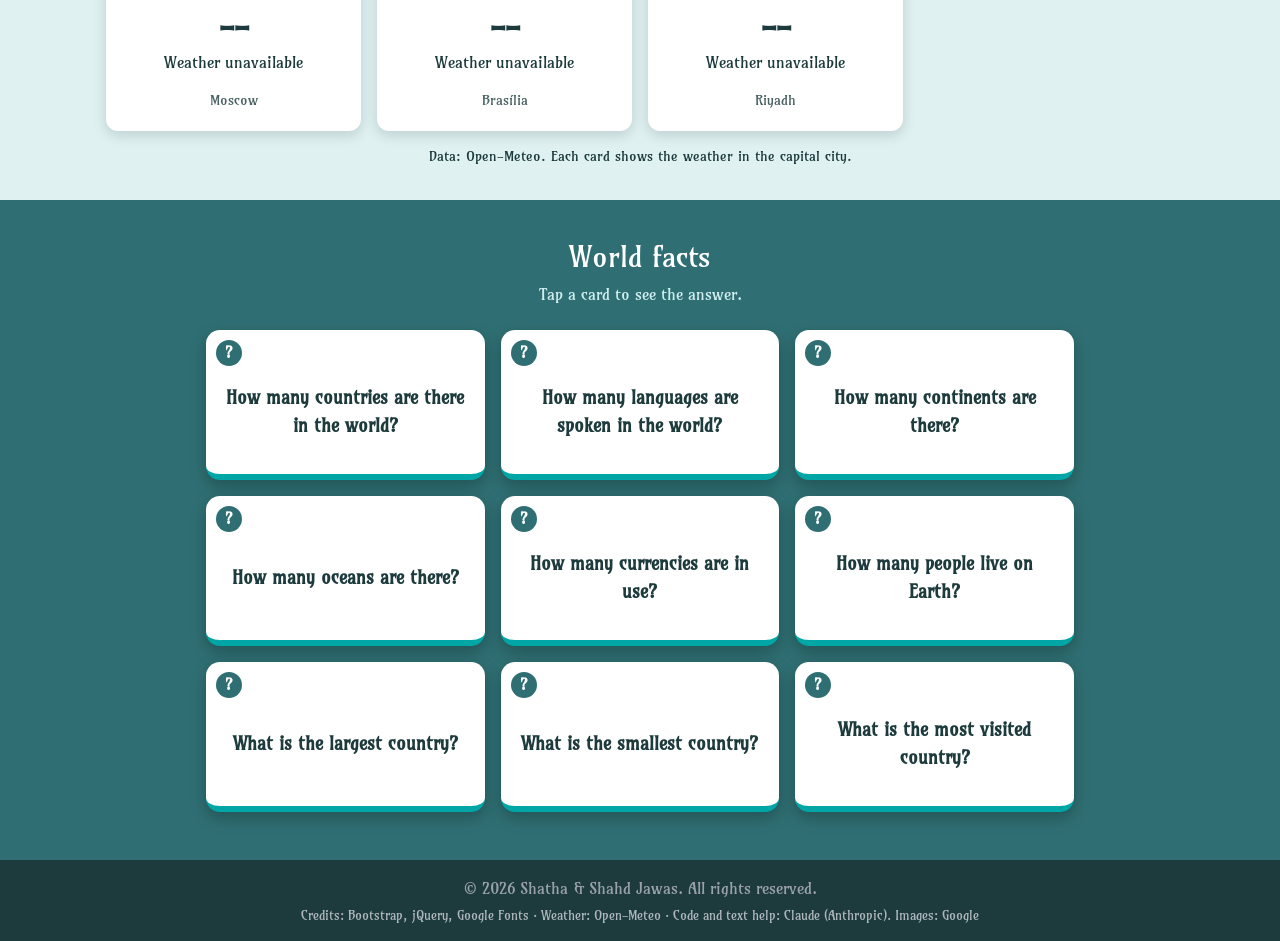
==== commit 2088a49d: "removed table, added fact cards" ====
--- a/index.html
+++ b/index.html
@@ -16,6 +16,7 @@
     <script src="js/search.js" defer></script>
     <script src="js/auth.js" defer></script>
     <script src="js/theme.js"></script>
+    <script src="js/facts.js" defer></script>
     </head>
     <body>
 
@@ -94,48 +95,14 @@
             <p class="source">Data: Open-Meteo. Each card shows the weather in the capital city.</p>
         </section>
 
-        <section id="many">
-            <h2>How many ________ in the world?</h2>
-            <table class="facts">
-            <tr>
-                <th>Countries</th>
-                <td>195</td>
-            </tr>
-            <tr>
-                <th>Languages</th>
-                <td>7100+</td>
-            </tr>
-            <tr>
-                <th>Continents</th>
-                <td>7</td>
-            </tr>
-            <tr>
-                <th>Oceans</th>
-                <td>5</td>
-            </tr>
-            <tr>
-                <th>Currencies in use</th>
-                <td>about 180</td>
-            </tr>
-            <tr>
-                <th>People on Earth</th>
-                <td>about 8 billion</td>
-            </tr>
-            <tr>
-                <th>Largest country</th>
-                <td>Russia</td>
-            </tr>
-            <tr>
-                <th>Smallest country</th>
-                <td>Vatican City</td>
-            </tr>
-            <tr>
-                <th>Most visited country</th>
-                <td>France</td>
-            </tr>
-        </table>
-            <div class="note">
-                <p><strong>Note:</strong> There are 7,170 living languages spoken in the world today. However, linguistic diversity is heavily concentrated. Just the top 20 languages are spoken by more than half of the entire global population. Conversely, about 44% of the world's languages are considered endangered, often spoken by fewer than 1,000 people.</p>
+       <section id="many">
+            <h2>World facts</h2>
+            <p class="flip-hint">Tap a card to see the answer.</p>
+
+            <div class="flip-grid" id="flipGrid"></div>
+
+            <div class="note fact-note" id="factNote" role="status" hidden>
+                <p><strong>Note:</strong> <span id="factNoteText"></span></p>
             </div>
         </section>
 
--- a/css/stylesheet.css
+++ b/css/stylesheet.css
@@ -163,17 +163,19 @@
 }
 
 
-
-
-
-/* Facts Table */
+/* ===== World facts (flip cards) ===== */
 #many {
-  background-image: linear-gradient(rgba(0, 0, 0, 0.5), rgba(0, 0, 0, 0.9)),
-                    url('../img/city.jpg');
-  background-size: cover;
-  background-position: center;
-  position: relative;
-  padding-bottom: 60px;
+    --facts-bg: #2f6f73;            /* the section color: change it here */
+    background: var(--facts-bg);
+    padding: 2.5rem 0 3rem;
+    color: #fff;
+}
+
+#many h2 {
+    text-align: center;
+    margin: 0 0 0.5rem;
+    font-size: 1.8rem;
+    color: #fff;
 }
 
 .facts {
@@ -188,57 +190,155 @@
     background: transparent;                        /* allows the background image to show through */
 }
 
-.facts th,
-.facts td {
-    padding: 14px 18px;
-    text-align: left;
-    border-bottom: 1px solid #cfe3e3;
-}
-
-.facts th {
-    width: 50%;
-    font-weight: 600;
-    background-color: rgba(47, 111, 115, 0.35);   /* teal, 35% visible */
-    color: white;
-    backdrop-filter: blur(6px);  
-}
-
-.facts td {
-    font-weight: 500;
-    background-color: rgba(255, 255, 255, 0.55);
-    backdrop-filter: blur(6px);
-}
-
-.facts tr:nth-child(even) td {
-    background-color: rgba(234, 245, 245, 0.7);;
-}
-
-.facts tr:last-child th,
-.facts tr:last-child td {
-    border-bottom: none;
-}
-
-.facts tr:hover td {
-    background-color: rgba(207, 231, 231, 0.85);
-}
-
-#many h2 {
-    text-align: center;
-    margin-bottom: 1rem;
-    margin-top: 2rem;
-    padding-top: 1rem;
+.flip-hint {
+    text-align: center;
+    color: #cfeeee;
+    margin: 0 0 1.5rem;
+}
+
+.flip-grid {
+    display: grid;
+    grid-template-columns: 1fr;
+    gap: 16px;
+    max-width: 900px;
+    margin: 0 auto;
+    padding: 0 16px;
+}
+
+/* the button is only a frame: no default button look */
+.flip-card {
+    height: 150px;
+    padding: 0;
+    border: 0;
+    background: none;
+    font: inherit;
+    cursor: pointer;
+    perspective: 900px;
+    transition: transform 0.2s;
+}
+
+.flip-card:hover {
+    transform: translateY(-5px);
+}
+
+.flip-card:focus-visible {
+    outline: 3px solid #fff;
+    outline-offset: 4px;
+    border-radius: 14px;
+}
+
+/* the part that rotates */
+.flip-inner {
+    position: relative;
+    display: block;
+    width: 100%;
+    height: 100%;
+    transition: transform 0.6s;
+    transform-style: preserve-3d;
+}
+
+.flip-card.is-flipped .flip-inner {
+    transform: rotateY(180deg);
+}
+
+/* both sides sit on top of each other */
+.flip-front,
+.flip-back {
+    position: absolute;
+    inset: 0;
+    display: flex;
+    align-items: center;
+    justify-content: center;
+    padding: 2.2rem 1rem 1rem;      /* extra space on top for the badge */
+    border-radius: 14px;
+    text-align: center;
+    font-weight: 700;
+    box-shadow: 0 6px 16px rgba(0, 0, 0, 0.25);
+    backface-visibility: hidden;
+    -webkit-backface-visibility: hidden;
+}
+
+/* question side: white card with a bright bottom edge */
+.flip-front {
+    background: #fff;
+    color: #1d3b3d;
+    font-size: 1.15rem;
+    border-bottom: 6px solid #00A6A6;
+}
+
+/* the round "?" badge */
+.flip-front::before {
+    content: "?";
+    position: absolute;
+    top: 10px;
+    left: 10px;
+    display: grid;
+    place-items: center;
+    width: 26px;
+    height: 26px;
+    border-radius: 50%;
+    background: #2f6f73;
+    color: #fff;
+    font-size: 0.95rem;
+}
+
+/* answer side: dark card, big white text */
+.flip-back {
+    background: #1d3b3d;
+    color: #fff;
     font-size: 1.8rem;
-    color: white;
-}
-.note {
-    max-width: 600px;
-    margin: 1rem auto;
-    padding: 12px 16px;
-    border-left: 4px solid var(--firooze);
-    background-color: rgba(255, 255, 255, 0.55);;
-    border-radius: 6px;
-}
-
+    transform: rotateY(180deg);
+}
+
+.flip-back::before {
+    content: "Answer";
+    position: absolute;
+    top: 10px;
+    left: 14px;
+    font-size: 0.75rem;
+    text-transform: uppercase;
+    letter-spacing: 0.1em;
+    color: #cfeeee;
+}
+
+/* the note under the cards */
+#many .note {
+    width: calc(100% - 32px);
+    max-width: 700px;
+    margin: 1.5rem auto 0;
+    padding: 7px;
+    background-color: rgba(255, 255, 255, 0.895);
+    color: #1d3b3d;
+    border-left: 6px solid #a60300;
+    border-radius: 10px;
+    box-shadow: 0 6px 16px rgba(0, 0, 0, 0.25);
+}
+
+#many .note p {
+    margin: 0;
+}
+
+.fact-note {
+    animation: noteIn 0.35s ease;   /* plays every time the note appears */
+}
+
+@keyframes noteIn {
+    from { opacity: 0; transform: translateY(10px); }
+    to   { opacity: 1; transform: none; }
+}
+
+@media (min-width: 768px) {
+    .flip-grid { grid-template-columns: repeat(2, 1fr); }
+}
+
+@media (min-width: 1024px) {
+    .flip-grid { grid-template-columns: repeat(3, 1fr); }
+}
+
+@media (prefers-reduced-motion: reduce) {
+    .flip-inner { transition: none; }
+    .fact-note { animation: none; }
+}
 
 /* ===== Plan My Trip page ===== */
 .plan-intro {
--- a/css/dark.css
+++ b/css/dark.css
@@ -1,7 +1,4 @@
-/* ===== DARK MODE =====
-   Load this file LAST on every page (after stylesheet.css, account.css, country.css, quiz.css, game.css).
-   Light mode is the normal CSS. Everything here applies only when <html data-theme="dark">.
-   First the CSS variables change, then the places where a color was written directly (white, #b9d6d6...). */
+/* ===== DARK MODE =====*/
 
 html[data-theme="dark"] {
     color-scheme: dark;
@@ -118,6 +115,22 @@
 html[data-theme="dark"] .search-badge,
 html[data-theme="dark"] .search-card a { color: var(--firooze); }
 
+/* ----- flip cards and world facts ----- */
+html[data-theme="dark"] #many { --facts-bg: #0d2733; }   /* same dark blue as the map */
+
+html[data-theme="dark"] .flip-front {
+    background: var(--card);
+    color: #e3f1f1;
+}
+html[data-theme="dark"] .flip-front::before { background: #2f6f73; }
+html[data-theme="dark"] .flip-back { background: #2f6f73; }
+html[data-theme="dark"] .flip-back::before { color: #e3f1f1; }
+
+html[data-theme="dark"] #many .note {
+    background: var(--card);
+    color: #e3f1f1;
+}
+
 /* ----- games ----- */
 html[data-theme="dark"] #game {
     --game-bg: #17302f;
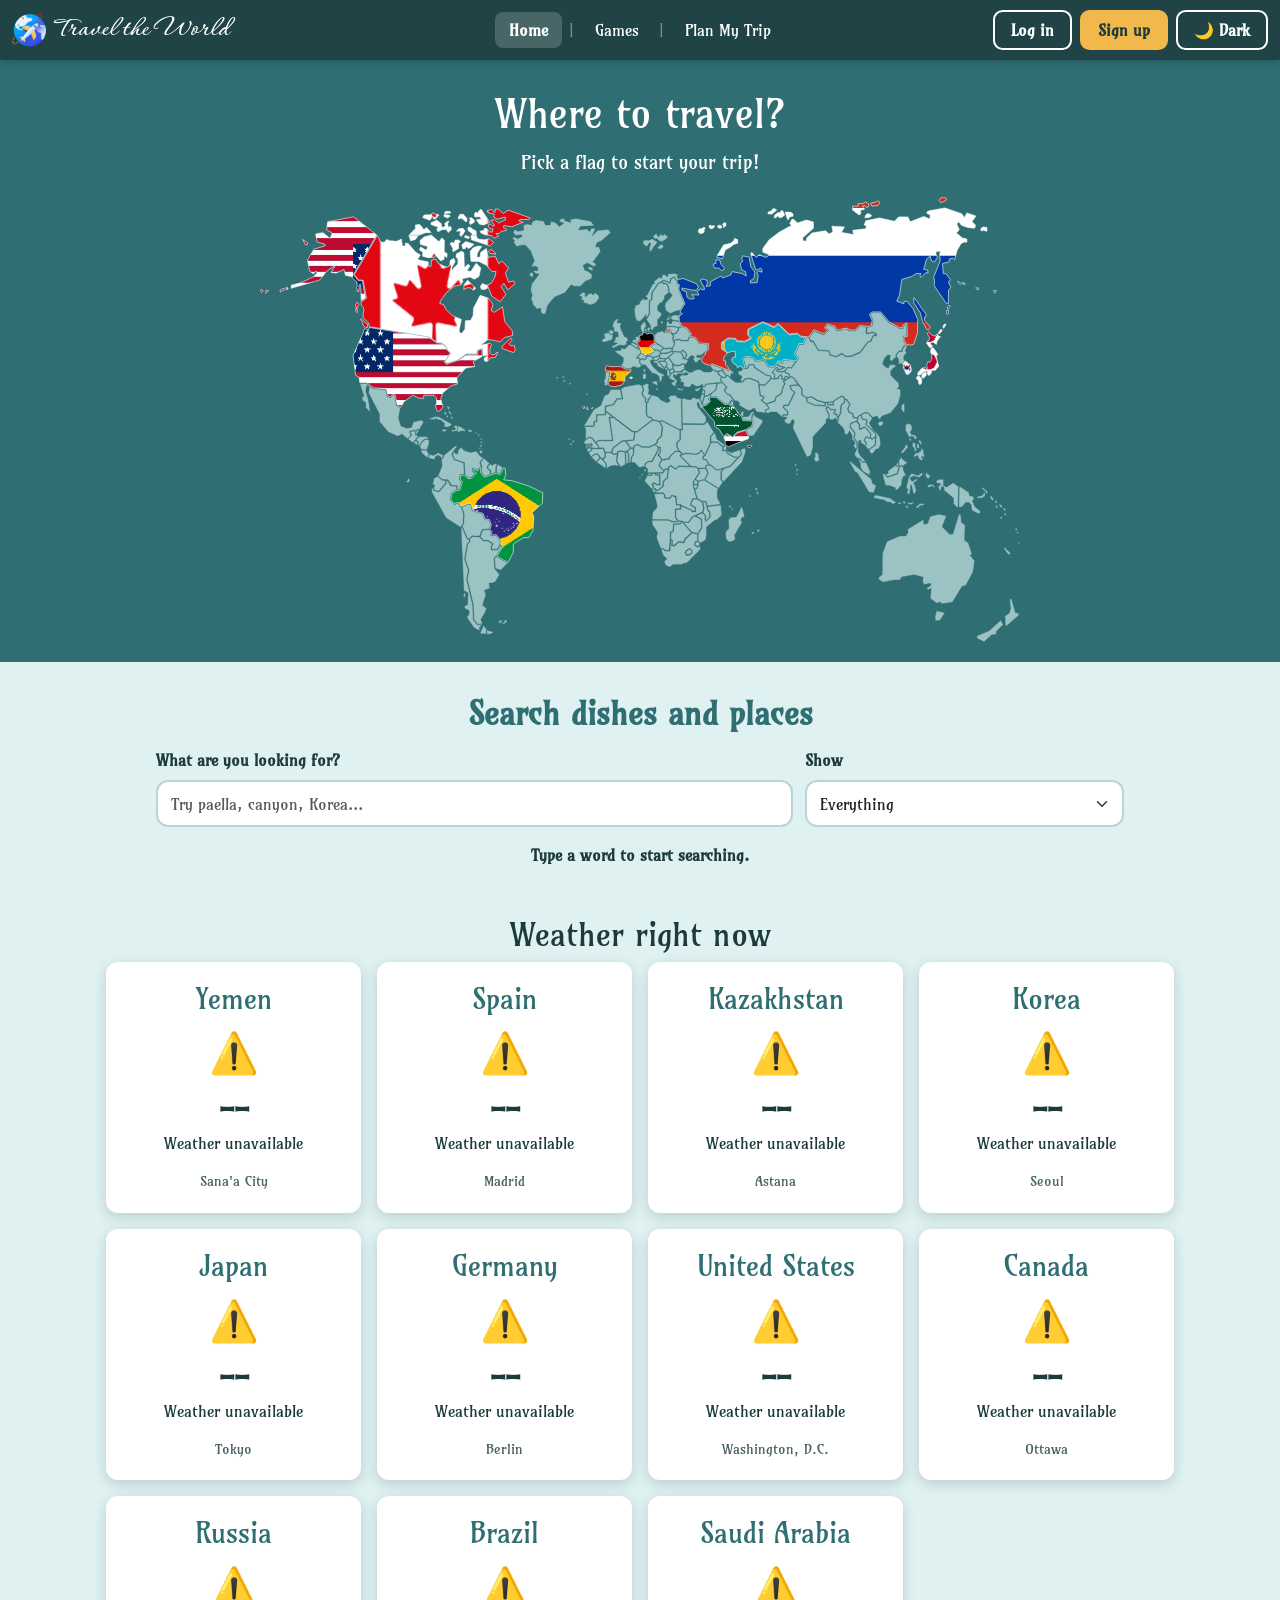
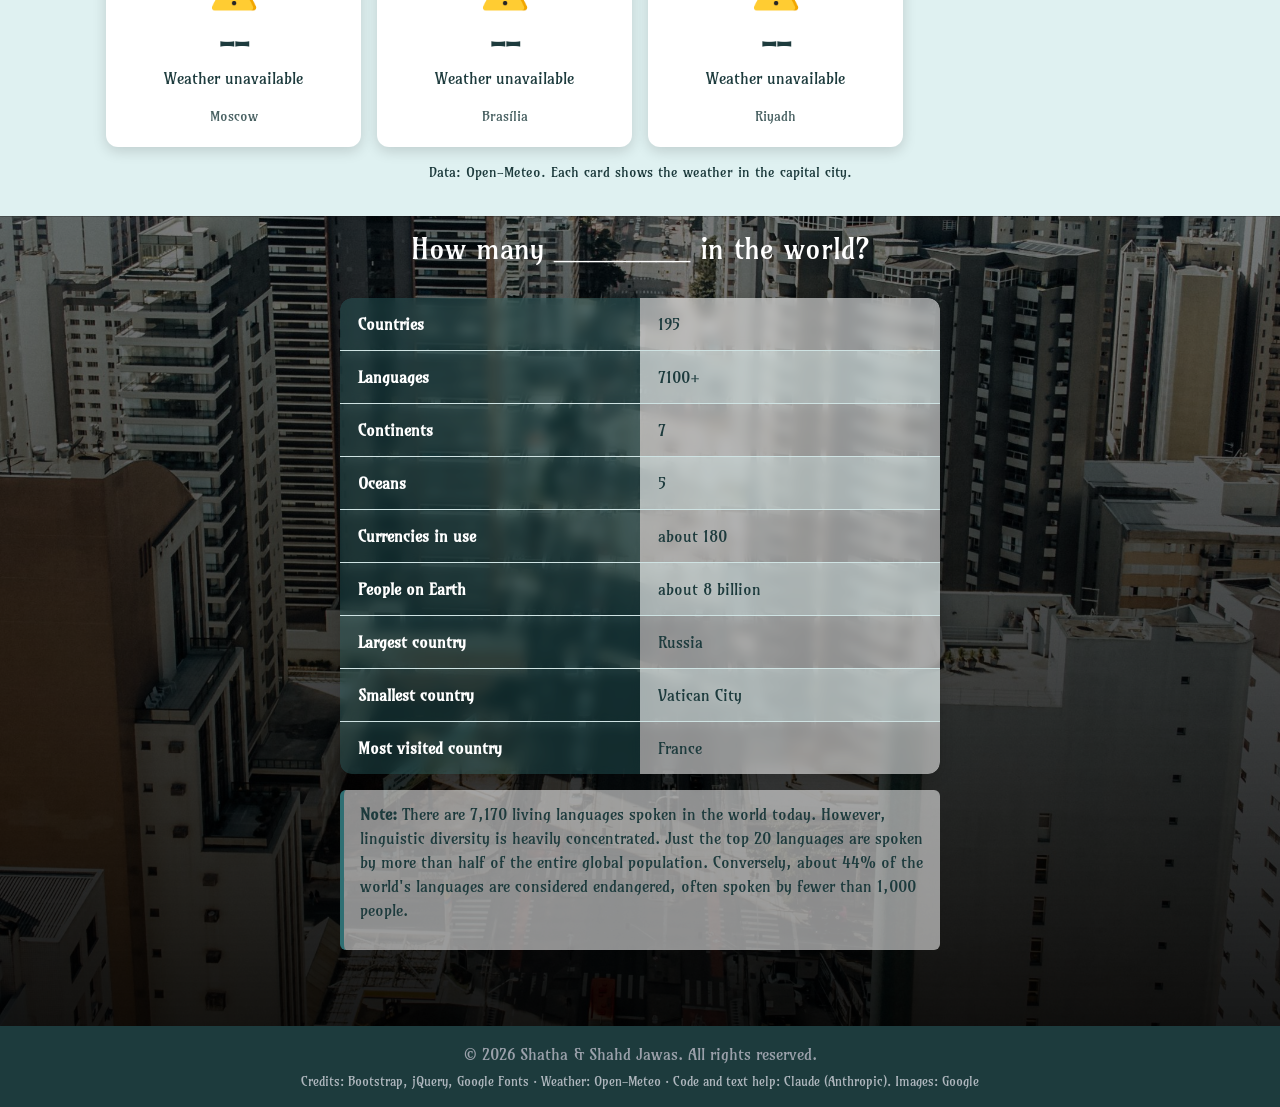
==== commit 90418d6b: "edit navbar + profile pic" ====
--- a/index.html
+++ b/index.html
@@ -16,32 +16,27 @@
     <script src="js/search.js" defer></script>
     <script src="js/auth.js" defer></script>
     <script src="js/theme.js"></script>
-    <script src="js/facts.js" defer></script>
     </head>
     <body>
 
-        <nav class="navbar navbar-expand-lg">
+        <nav class="navbar navbar-expand-lg site-nav">
             <div class="container-fluid">
-                 <a class="navbar-brand" href="index.html">
+                <a class="navbar-brand" href="index.html">
                     <img src="favicon/apple-touch-icon.png" alt="logo" class="d-inline-block">
                     <span id="nav-brand">Travel the World</span>
-                 </a>
+                </a>
                 <button class="navbar-toggler" type="button" data-bs-toggle="collapse" data-bs-target="#navbarNav" aria-controls="navbarNav" aria-expanded="false" aria-label="Toggle navigation">
-                <span class="navbar-toggler-icon"></span>
+                    <span class="navbar-toggler-icon"></span>
                 </button>
                 <div class="collapse navbar-collapse" id="navbarNav">
-                    <ul class="navbar-nav ms-auto">
-                        <li class="nav-item">
-                        <a class="nav-link active" href="index.html" id="homeNav">Home</a>
-                        </li>
-                        <li class="nav-item">
-                            <a class="nav-link" href="games.html">Games</a>
-                        </li>
-                        <li class="nav-item">
-                        <a class="nav-link" href="plan.html">Plan My Trip</a>
-                        </li>
-                        <li class="nav-item" id="authNav"></li>
+                    <ul class="navbar-nav nav-center">
+                        <li class="nav-item"><a class="nav-link active" href="index.html" id="homeNav" aria-current="page">Home</a></li>
+                        <li class="nav-item"><a class="nav-link" href="games.html">Games</a></li>
+                        <li class="nav-item"><a class="nav-link" href="plan.html">Plan My Trip</a></li>
                     </ul>
+                    <div class="nav-actions">
+                        <div id="authNav"></div>
+                    </div>
                 </div>
             </div>
         </nav>
@@ -95,14 +90,48 @@
             <p class="source">Data: Open-Meteo. Each card shows the weather in the capital city.</p>
         </section>
 
-       <section id="many">
-            <h2>World facts</h2>
-            <p class="flip-hint">Tap a card to see the answer.</p>
-
-            <div class="flip-grid" id="flipGrid"></div>
-
-            <div class="note fact-note" id="factNote" role="status" hidden>
-                <p><strong>Note:</strong> <span id="factNoteText"></span></p>
+        <section id="many">
+            <h2>How many ________ in the world?</h2>
+            <table class="facts">
+            <tr>
+                <th>Countries</th>
+                <td>195</td>
+            </tr>
+            <tr>
+                <th>Languages</th>
+                <td>7100+</td>
+            </tr>
+            <tr>
+                <th>Continents</th>
+                <td>7</td>
+            </tr>
+            <tr>
+                <th>Oceans</th>
+                <td>5</td>
+            </tr>
+            <tr>
+                <th>Currencies in use</th>
+                <td>about 180</td>
+            </tr>
+            <tr>
+                <th>People on Earth</th>
+                <td>about 8 billion</td>
+            </tr>
+            <tr>
+                <th>Largest country</th>
+                <td>Russia</td>
+            </tr>
+            <tr>
+                <th>Smallest country</th>
+                <td>Vatican City</td>
+            </tr>
+            <tr>
+                <th>Most visited country</th>
+                <td>France</td>
+            </tr>
+        </table>
+            <div class="note">
+                <p><strong>Note:</strong> There are 7,170 living languages spoken in the world today. However, linguistic diversity is heavily concentrated. Just the top 20 languages are spoken by more than half of the entire global population. Conversely, about 44% of the world's languages are considered endangered, often spoken by fewer than 1,000 people.</p>
             </div>
         </section>
 
--- a/css/stylesheet.css
+++ b/css/stylesheet.css
@@ -12,6 +12,13 @@
     --mist: var(--bg);              /* same teal as --bg; quiz.css uses this name */
     --error: #c8102e;
     --success: #1f7a4d;
+    --nav-bg: #204345;                       /* written as a color, not var(--firooze), because dark mode changes --firooze */
+    --nav-text: #ffffff;
+    --nav-line: rgba(255, 255, 255, 0.4);
+    --nav-hover-bg: rgba(255, 255, 255, 0.18);
+    --nav-btn-bg: #f2b84b;             /* filled button color (Sign up / Profile) */
+    --nav-btn-text: #1d3b3d;           /* text on that button */
+    --nav-btn-hover: #ffd27a;          /* filled button on hover */
 }
 
 body{
@@ -35,35 +42,117 @@
 }
 
 /* Navbar: hover, keyboard focus and current page (colors come from Bootstrap's navbar variables) */
-.navbar {
-    --bs-navbar-color: var(--panel-1);
-    --bs-navbar-hover-color: var(--firooze);
-    --bs-navbar-active-color: var(--firooze);
-    --bs-navbar-padding-y: 0;          /* removes the top/bottom padding of the bar */
+.site-nav {
+    background: var(--nav-bg);
+    padding: 0.5rem 0;
     margin-bottom: 0;
-}
-.navbar .nav-link {
-    position: relative;
+    box-shadow: 0 2px 8px rgba(0, 0, 0, 0.2);
+    --bs-navbar-color: var(--nav-text);
+    --bs-navbar-hover-color: var(--nav-text);
+    --bs-navbar-active-color: var(--nav-text);
+}
+.site-nav .navbar-brand,
+.site-nav .navbar-brand:hover,
+.site-nav #nav-brand { color: var(--nav-text); }
+.site-nav .navbar-toggler { border-color: var(--nav-line); }
+.site-nav .navbar-toggler-icon { filter: invert(1); }
+
+/* page links (middle) */
+.site-nav .nav-center .nav-link {
+    color: var(--nav-text);
     font-weight: 500;
-    transition: color 0.2s;
-}
-
-.navbar .nav-link.active {
-    font-weight: 700;
-    background-color: #c6dede;
-}
-
-/* ----- navbar: the Log in / Profile links ----- */
-/* phone and tablet: the menu is vertical, so Log in / Sign up (or Profile / Log out) stack like the other links */
-#authNav {
+    border-radius: 0.5rem;
+    padding: 0.4rem 0.9rem;
+    transition: background 0.2s;
+}
+.site-nav .nav-center .nav-link:hover,
+.site-nav .nav-center .nav-link.active { background: var(--nav-hover-bg); }
+.site-nav .nav-center .nav-link.active { font-weight: 700; }
+
+/* buttons (right): Log in, Sign up / Profile, Log out, theme toggle */
+.site-nav .nav-actions {
     display: flex;
-    flex-direction: column;
-}
-
-#authNav .nav-link {
-    font-family: inherit;
-    text-align: left;
-}
+    flex-wrap: wrap;
+    align-items: center;
+    gap: 0.5rem;
+    margin-top: 0.5rem;
+    padding-top: 0.75rem;
+    border-top: 1px solid var(--nav-line);   /* phone: separates the buttons from the links */
+}
+#authNav { display: contents; }              /* its buttons become direct children of .nav-actions */
+
+.site-nav .nav-actions .nav-link {
+    display: inline-block;
+    padding: 0.4rem 1rem;
+    border: 2px solid var(--nav-text);
+    border-radius: 0.6rem;
+    background: transparent;
+    color: var(--nav-text);
+    font: inherit;
+    font-weight: 700;
+    line-height: 1.5;
+    text-decoration: none;
+    cursor: pointer;
+    transition: background 0.2s, color 0.2s, transform 0.2s;
+}
+.site-nav .nav-actions .nav-link:hover {
+    background: var(--nav-text);
+    color: var(--nav-bg);
+    transform: translateY(-2px);
+}
+.site-nav .nav-actions .nav-link.active { background: var(--nav-hover-bg); }
+
+/* the main action is filled: Sign up when logged out, Profile when logged in */
+.site-nav .nav-actions .nav-link[href="signup.html"],
+.site-nav .nav-actions .nav-link[href="profile.html"] {
+    background: var(--nav-btn-bg);
+    border-color: var(--nav-btn-bg);
+    color: var(--nav-btn-text);
+}
+.site-nav .nav-actions .nav-link[href="signup.html"]:hover,
+.site-nav .nav-actions .nav-link[href="profile.html"]:hover {
+    background: var(--nav-btn-hover);
+    border-color: var(--nav-btn-hover);
+    color: var(--nav-btn-text);
+}
+
+.site-nav .nav-actions .nav-link:focus-visible,
+.site-nav .nav-center .nav-link:focus-visible {
+    outline: 3px solid #fff;
+    outline-offset: 3px;
+}
+
+.site-nav .nav-actions .nav-link { white-space: nowrap; }   /* stops "Log out" wrapping to two lines */
+
+.site-nav .nav-actions .nav-profile {
+    display: inline-flex;
+    align-items: center;
+    gap: 0.5rem;
+    padding: 0.2rem 0.9rem 0.2rem 0.25rem;
+}
+.nav-avatar {
+    width: 32px;
+    height: 32px;
+    flex-shrink: 0;
+    border-radius: 50%;
+    object-fit: cover;
+    border: 2px solid var(--nav-btn-text);
+}
+span.nav-avatar {                     /* no photo: circle with the first letter */
+    display: inline-flex;
+    align-items: center;
+    justify-content: center;
+    background: var(--nav-btn-text);
+    color: var(--nav-btn-bg);
+    font-weight: 800;
+}
+.nav-profile-name {
+    max-width: 9rem;
+    overflow: hidden;
+    text-overflow: ellipsis;
+    white-space: nowrap;
+}
+
 
 /* map */
 #map{
@@ -163,19 +252,17 @@
 }
 
 
-/* ===== World facts (flip cards) ===== */
+
+
+
+/* Facts Table */
 #many {
-    --facts-bg: #2f6f73;            /* the section color: change it here */
-    background: var(--facts-bg);
-    padding: 2.5rem 0 3rem;
-    color: #fff;
-}
-
-#many h2 {
-    text-align: center;
-    margin: 0 0 0.5rem;
-    font-size: 1.8rem;
-    color: #fff;
+  background-image: linear-gradient(rgba(0, 0, 0, 0.5), rgba(0, 0, 0, 0.9)),
+                    url('../img/city.jpg');
+  background-size: cover;
+  background-position: center;
+  position: relative;
+  padding-bottom: 60px;
 }
 
 .facts {
@@ -190,155 +277,57 @@
     background: transparent;                        /* allows the background image to show through */
 }
 
-.flip-hint {
-    text-align: center;
-    color: #cfeeee;
-    margin: 0 0 1.5rem;
-}
-
-.flip-grid {
-    display: grid;
-    grid-template-columns: 1fr;
-    gap: 16px;
-    max-width: 900px;
-    margin: 0 auto;
-    padding: 0 16px;
-}
-
-/* the button is only a frame: no default button look */
-.flip-card {
-    height: 150px;
-    padding: 0;
-    border: 0;
-    background: none;
-    font: inherit;
-    cursor: pointer;
-    perspective: 900px;
-    transition: transform 0.2s;
-}
-
-.flip-card:hover {
-    transform: translateY(-5px);
-}
-
-.flip-card:focus-visible {
-    outline: 3px solid #fff;
-    outline-offset: 4px;
-    border-radius: 14px;
-}
-
-/* the part that rotates */
-.flip-inner {
-    position: relative;
-    display: block;
-    width: 100%;
-    height: 100%;
-    transition: transform 0.6s;
-    transform-style: preserve-3d;
-}
-
-.flip-card.is-flipped .flip-inner {
-    transform: rotateY(180deg);
-}
-
-/* both sides sit on top of each other */
-.flip-front,
-.flip-back {
-    position: absolute;
-    inset: 0;
-    display: flex;
-    align-items: center;
-    justify-content: center;
-    padding: 2.2rem 1rem 1rem;      /* extra space on top for the badge */
-    border-radius: 14px;
-    text-align: center;
-    font-weight: 700;
-    box-shadow: 0 6px 16px rgba(0, 0, 0, 0.25);
-    backface-visibility: hidden;
-    -webkit-backface-visibility: hidden;
-}
-
-/* question side: white card with a bright bottom edge */
-.flip-front {
-    background: #fff;
-    color: #1d3b3d;
-    font-size: 1.15rem;
-    border-bottom: 6px solid #00A6A6;
-}
-
-/* the round "?" badge */
-.flip-front::before {
-    content: "?";
-    position: absolute;
-    top: 10px;
-    left: 10px;
-    display: grid;
-    place-items: center;
-    width: 26px;
-    height: 26px;
-    border-radius: 50%;
-    background: #2f6f73;
-    color: #fff;
-    font-size: 0.95rem;
-}
-
-/* answer side: dark card, big white text */
-.flip-back {
-    background: #1d3b3d;
-    color: #fff;
+.facts th,
+.facts td {
+    padding: 14px 18px;
+    text-align: left;
+    border-bottom: 1px solid #cfe3e3;
+}
+
+.facts th {
+    width: 50%;
+    font-weight: 600;
+    background-color: rgba(47, 111, 115, 0.35);   /* teal, 35% visible */
+    color: white;
+    backdrop-filter: blur(6px);  
+}
+
+.facts td {
+    font-weight: 500;
+    background-color: rgba(255, 255, 255, 0.55);
+    backdrop-filter: blur(6px);
+}
+
+.facts tr:nth-child(even) td {
+    background-color: rgba(234, 245, 245, 0.7);;
+}
+
+.facts tr:last-child th,
+.facts tr:last-child td {
+    border-bottom: none;
+}
+
+.facts tr:hover td {
+    background-color: rgba(207, 231, 231, 0.85);
+}
+
+#many h2 {
+    text-align: center;
+    margin-bottom: 1rem;
+    margin-top: 2rem;
+    padding-top: 1rem;
     font-size: 1.8rem;
-    transform: rotateY(180deg);
-}
-
-.flip-back::before {
-    content: "Answer";
-    position: absolute;
-    top: 10px;
-    left: 14px;
-    font-size: 0.75rem;
-    text-transform: uppercase;
-    letter-spacing: 0.1em;
-    color: #cfeeee;
-}
-
-/* the note under the cards */
-#many .note {
-    width: calc(100% - 32px);
-    max-width: 700px;
-    margin: 1.5rem auto 0;
-    padding: 7px;
-    background-color: rgba(255, 255, 255, 0.895);
-    color: #1d3b3d;
-    border-left: 6px solid #a60300;
-    border-radius: 10px;
-    box-shadow: 0 6px 16px rgba(0, 0, 0, 0.25);
-}
-
-#many .note p {
-    margin: 0;
-}
-
-.fact-note {
-    animation: noteIn 0.35s ease;   /* plays every time the note appears */
-}
-
-@keyframes noteIn {
-    from { opacity: 0; transform: translateY(10px); }
-    to   { opacity: 1; transform: none; }
-}
-
-@media (min-width: 768px) {
-    .flip-grid { grid-template-columns: repeat(2, 1fr); }
-}
-
-@media (min-width: 1024px) {
-    .flip-grid { grid-template-columns: repeat(3, 1fr); }
-}
-
-@media (prefers-reduced-motion: reduce) {
-    .flip-inner { transition: none; }
-    .fact-note { animation: none; }
-}
+    color: white;
+}
+.note {
+    max-width: 600px;
+    margin: 1rem auto;
+    padding: 12px 16px;
+    border-left: 4px solid var(--firooze);
+    background-color: rgba(255, 255, 255, 0.55);;
+    border-radius: 6px;
+}
+
 
 /* ===== Plan My Trip page ===== */
 .plan-intro {
@@ -740,10 +729,39 @@
     }
 }
 
-/* laptop (992px and wider, where Bootstrap shows the menu in one row): put them side by side */
+/* laptop: brand on the left, links centered with | between them, buttons on the right */
 @media (min-width: 992px) {
-    #authNav {
-        flex-direction: row;
+    .site-nav .container-fluid {
+        display: grid;
+        grid-template-columns: 1fr auto 1fr;
+        align-items: center;
+    }
+    .site-nav .navbar-collapse { display: contents !important; }
+    .site-nav .nav-actions {
+        justify-self: end;
         flex-wrap: nowrap;
-    }
+        margin: 0;
+        padding: 0;
+        border: 0;
+    }
+    .nav-center { flex-direction: row; align-items: center; }
+    .nav-center .nav-item { display: flex; align-items: center; }
+    .nav-center .nav-item + .nav-item::before {
+        content: "|";
+        color: var(--nav-line);
+        margin: 0 0.4rem;
+    }
+}
+
+@media (max-width: 575.98px) {
+    .site-nav .nav-actions { gap: 0.4rem; }
+    .site-nav .nav-actions .nav-link {
+        padding: 0.25rem 0.7rem;
+        font-size: 0.85rem;
+        border-width: 1.5px;
+        border-radius: 0.5rem;
+    }
+        .site-nav .nav-actions .nav-profile { padding: 0.15rem 0.7rem 0.15rem 0.2rem; }
+    .nav-avatar { width: 26px; height: 26px; }
+    .nav-profile-name { max-width: 6rem; }
 }
--- a/css/dark.css
+++ b/css/dark.css
@@ -1,4 +1,7 @@
-/* ===== DARK MODE =====*/
+/* ===== DARK MODE =====
+   Load this file LAST on every page (after stylesheet.css, account.css, country.css, quiz.css, game.css).
+   Light mode is the normal CSS. Everything here applies only when <html data-theme="dark">.
+   First the CSS variables change, then the places where a color was written directly (white, #b9d6d6...). */
 
 html[data-theme="dark"] {
     color-scheme: dark;
@@ -21,8 +24,12 @@
     transition: background-color 0.25s, color 0.25s;
 }
 
-/* ----- navbar ----- */
-html[data-theme="dark"] .navbar .nav-link.active { background-color: #1f3a3c; }
+/* ----- navbar ----- #0a0d19 */
+html[data-theme="dark"] .site-nav {
+    --nav-bg: #0a1819;
+    --nav-line: rgba(227, 241, 241, 0.3);
+    border-bottom: 1px solid var(--card-border);
+}
 html[data-theme="dark"] .navbar-toggler { border-color: var(--card-border); }
 html[data-theme="dark"] .navbar-toggler-icon { filter: invert(1); }
 
@@ -115,22 +122,6 @@
 html[data-theme="dark"] .search-badge,
 html[data-theme="dark"] .search-card a { color: var(--firooze); }
 
-/* ----- flip cards and world facts ----- */
-html[data-theme="dark"] #many { --facts-bg: #0d2733; }   /* same dark blue as the map */
-
-html[data-theme="dark"] .flip-front {
-    background: var(--card);
-    color: #e3f1f1;
-}
-html[data-theme="dark"] .flip-front::before { background: #2f6f73; }
-html[data-theme="dark"] .flip-back { background: #2f6f73; }
-html[data-theme="dark"] .flip-back::before { color: #e3f1f1; }
-
-html[data-theme="dark"] #many .note {
-    background: var(--card);
-    color: #e3f1f1;
-}
-
 /* ----- games ----- */
 html[data-theme="dark"] #game {
     --game-bg: #17302f;
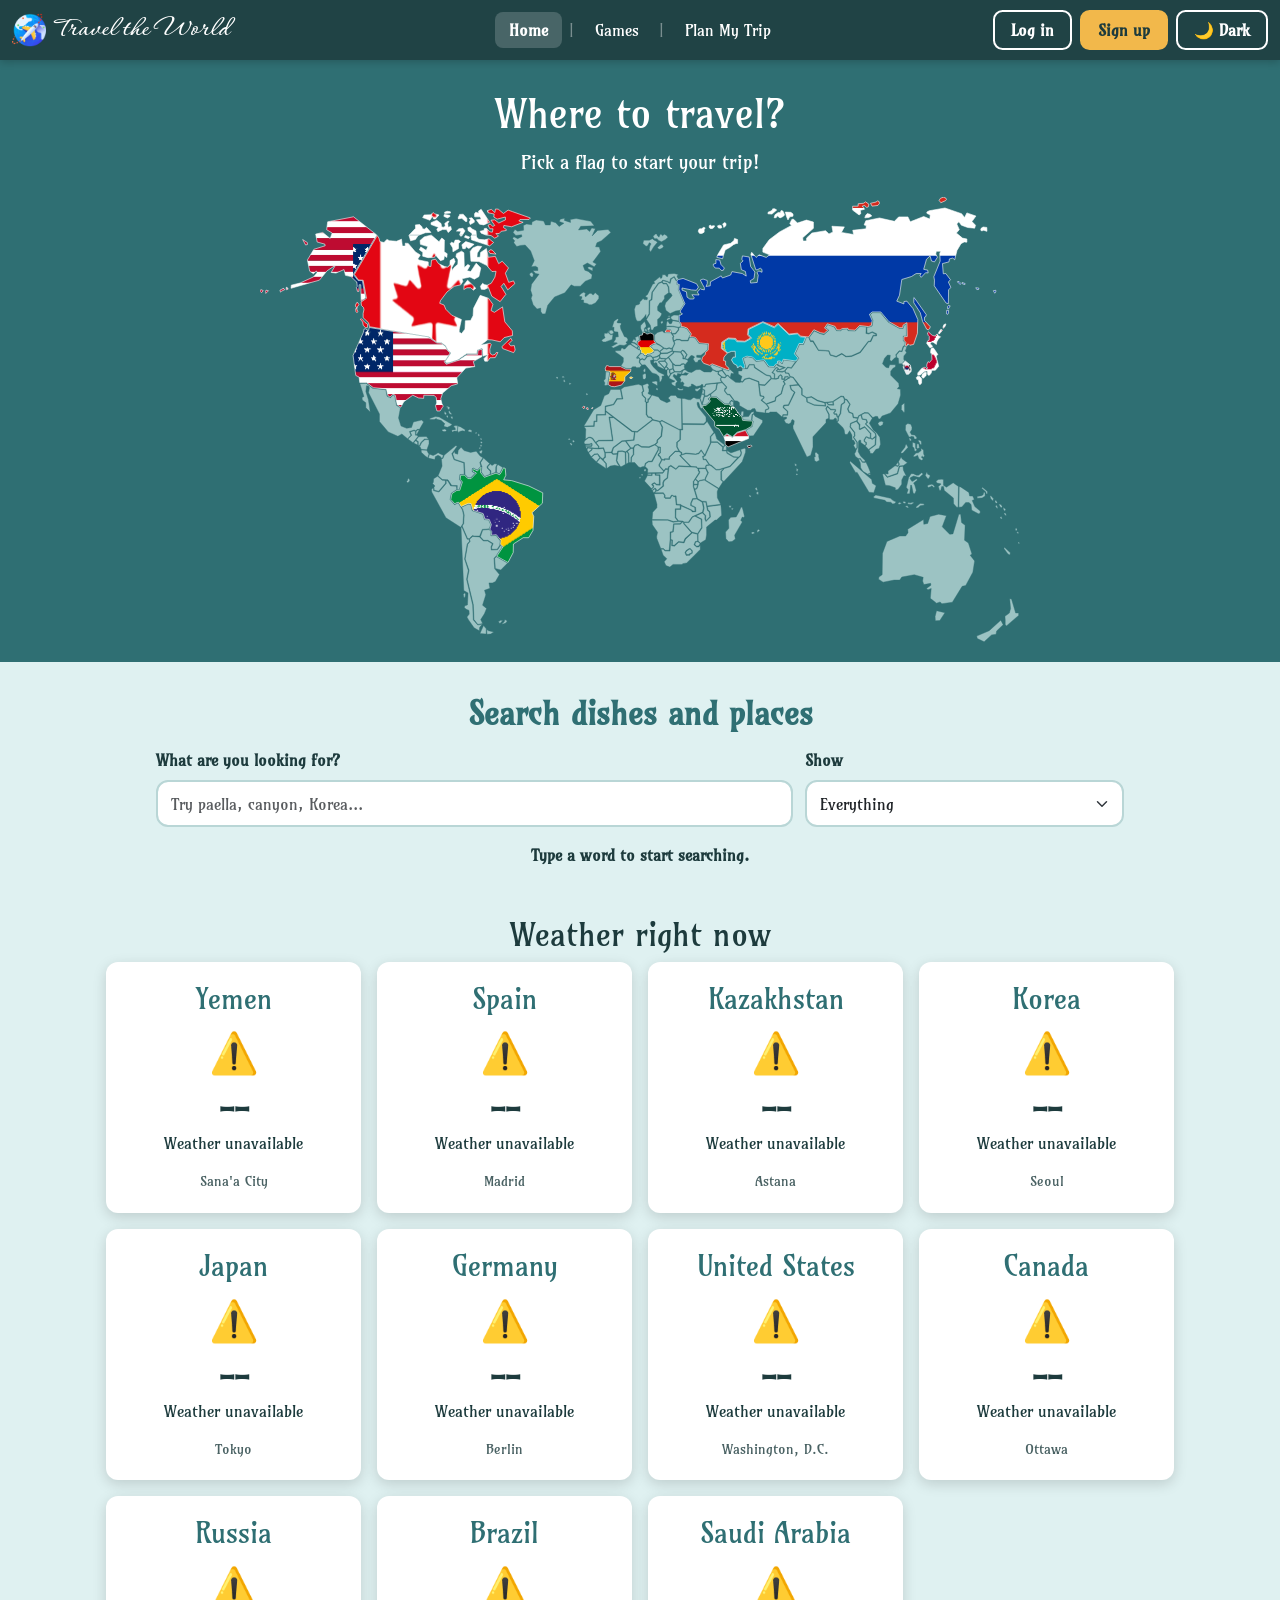
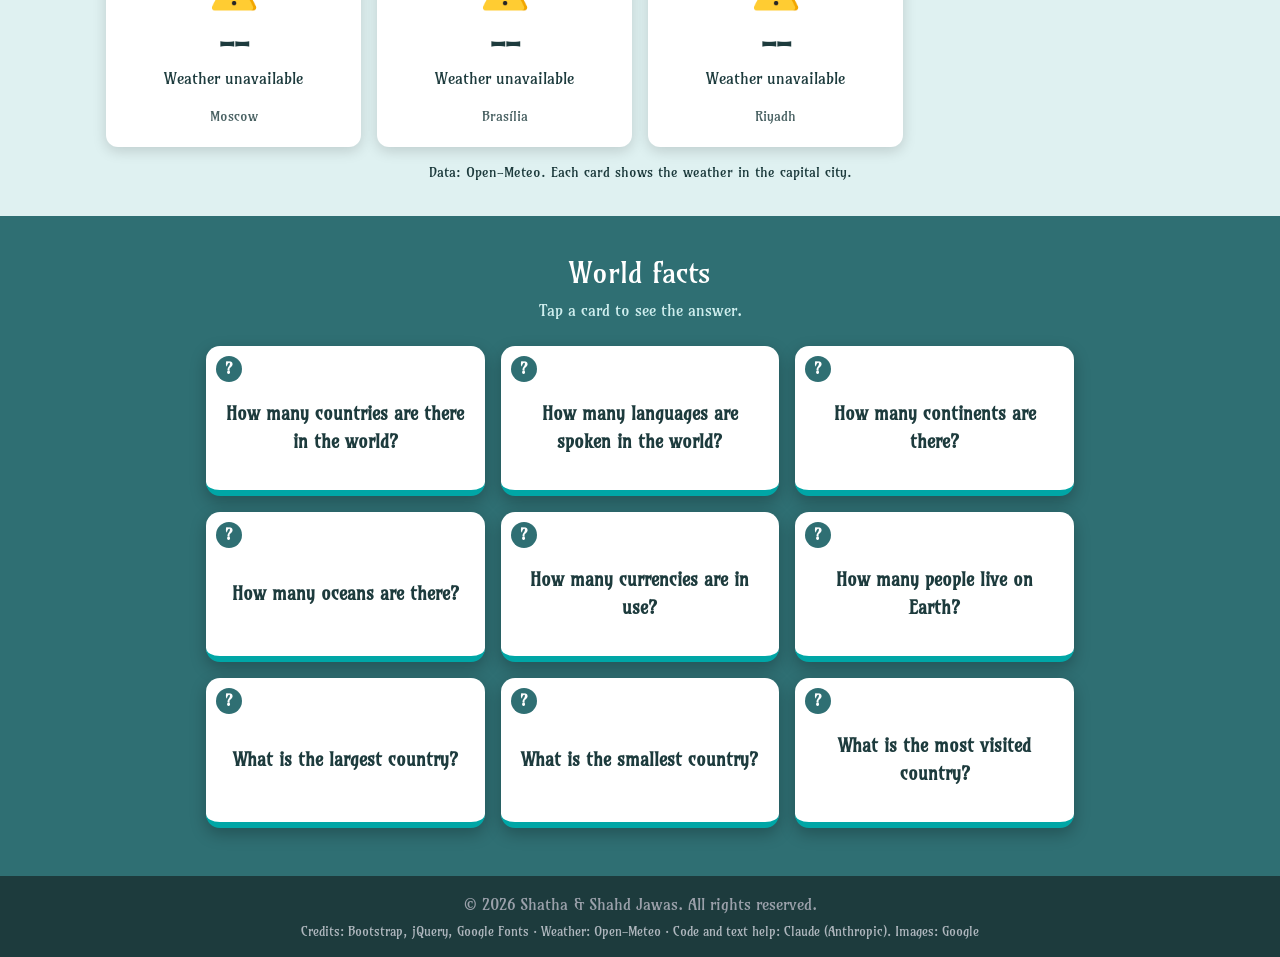
==== commit c8604c60: "Merge branch 'main' of https://github.com/5ha7ha/travel_the_world" ====
--- a/index.html
+++ b/index.html
@@ -16,6 +16,7 @@
     <script src="js/search.js" defer></script>
     <script src="js/auth.js" defer></script>
     <script src="js/theme.js"></script>
+    <script src="js/facts.js" defer></script>
     </head>
     <body>
 
@@ -90,48 +91,14 @@
             <p class="source">Data: Open-Meteo. Each card shows the weather in the capital city.</p>
         </section>
 
-        <section id="many">
-            <h2>How many ________ in the world?</h2>
-            <table class="facts">
-            <tr>
-                <th>Countries</th>
-                <td>195</td>
-            </tr>
-            <tr>
-                <th>Languages</th>
-                <td>7100+</td>
-            </tr>
-            <tr>
-                <th>Continents</th>
-                <td>7</td>
-            </tr>
-            <tr>
-                <th>Oceans</th>
-                <td>5</td>
-            </tr>
-            <tr>
-                <th>Currencies in use</th>
-                <td>about 180</td>
-            </tr>
-            <tr>
-                <th>People on Earth</th>
-                <td>about 8 billion</td>
-            </tr>
-            <tr>
-                <th>Largest country</th>
-                <td>Russia</td>
-            </tr>
-            <tr>
-                <th>Smallest country</th>
-                <td>Vatican City</td>
-            </tr>
-            <tr>
-                <th>Most visited country</th>
-                <td>France</td>
-            </tr>
-        </table>
-            <div class="note">
-                <p><strong>Note:</strong> There are 7,170 living languages spoken in the world today. However, linguistic diversity is heavily concentrated. Just the top 20 languages are spoken by more than half of the entire global population. Conversely, about 44% of the world's languages are considered endangered, often spoken by fewer than 1,000 people.</p>
+       <section id="many">
+            <h2>World facts</h2>
+            <p class="flip-hint">Tap a card to see the answer.</p>
+
+            <div class="flip-grid" id="flipGrid"></div>
+
+            <div class="note fact-note" id="factNote" role="status" hidden>
+                <p><strong>Note:</strong> <span id="factNoteText"></span></p>
             </div>
         </section>
 
--- a/css/stylesheet.css
+++ b/css/stylesheet.css
@@ -252,17 +252,19 @@
 }
 
 
-
-
-
-/* Facts Table */
+/* ===== World facts (flip cards) ===== */
 #many {
-  background-image: linear-gradient(rgba(0, 0, 0, 0.5), rgba(0, 0, 0, 0.9)),
-                    url('../img/city.jpg');
-  background-size: cover;
-  background-position: center;
-  position: relative;
-  padding-bottom: 60px;
+    --facts-bg: #2f6f73;            /* the section color: change it here */
+    background: var(--facts-bg);
+    padding: 2.5rem 0 3rem;
+    color: #fff;
+}
+
+#many h2 {
+    text-align: center;
+    margin: 0 0 0.5rem;
+    font-size: 1.8rem;
+    color: #fff;
 }
 
 .facts {
@@ -277,57 +279,155 @@
     background: transparent;                        /* allows the background image to show through */
 }
 
-.facts th,
-.facts td {
-    padding: 14px 18px;
-    text-align: left;
-    border-bottom: 1px solid #cfe3e3;
-}
-
-.facts th {
-    width: 50%;
-    font-weight: 600;
-    background-color: rgba(47, 111, 115, 0.35);   /* teal, 35% visible */
-    color: white;
-    backdrop-filter: blur(6px);  
-}
-
-.facts td {
-    font-weight: 500;
-    background-color: rgba(255, 255, 255, 0.55);
-    backdrop-filter: blur(6px);
-}
-
-.facts tr:nth-child(even) td {
-    background-color: rgba(234, 245, 245, 0.7);;
-}
-
-.facts tr:last-child th,
-.facts tr:last-child td {
-    border-bottom: none;
-}
-
-.facts tr:hover td {
-    background-color: rgba(207, 231, 231, 0.85);
-}
-
-#many h2 {
-    text-align: center;
-    margin-bottom: 1rem;
-    margin-top: 2rem;
-    padding-top: 1rem;
+.flip-hint {
+    text-align: center;
+    color: #cfeeee;
+    margin: 0 0 1.5rem;
+}
+
+.flip-grid {
+    display: grid;
+    grid-template-columns: 1fr;
+    gap: 16px;
+    max-width: 900px;
+    margin: 0 auto;
+    padding: 0 16px;
+}
+
+/* the button is only a frame: no default button look */
+.flip-card {
+    height: 150px;
+    padding: 0;
+    border: 0;
+    background: none;
+    font: inherit;
+    cursor: pointer;
+    perspective: 900px;
+    transition: transform 0.2s;
+}
+
+.flip-card:hover {
+    transform: translateY(-5px);
+}
+
+.flip-card:focus-visible {
+    outline: 3px solid #fff;
+    outline-offset: 4px;
+    border-radius: 14px;
+}
+
+/* the part that rotates */
+.flip-inner {
+    position: relative;
+    display: block;
+    width: 100%;
+    height: 100%;
+    transition: transform 0.6s;
+    transform-style: preserve-3d;
+}
+
+.flip-card.is-flipped .flip-inner {
+    transform: rotateY(180deg);
+}
+
+/* both sides sit on top of each other */
+.flip-front,
+.flip-back {
+    position: absolute;
+    inset: 0;
+    display: flex;
+    align-items: center;
+    justify-content: center;
+    padding: 2.2rem 1rem 1rem;      /* extra space on top for the badge */
+    border-radius: 14px;
+    text-align: center;
+    font-weight: 700;
+    box-shadow: 0 6px 16px rgba(0, 0, 0, 0.25);
+    backface-visibility: hidden;
+    -webkit-backface-visibility: hidden;
+}
+
+/* question side: white card with a bright bottom edge */
+.flip-front {
+    background: #fff;
+    color: #1d3b3d;
+    font-size: 1.15rem;
+    border-bottom: 6px solid #00A6A6;
+}
+
+/* the round "?" badge */
+.flip-front::before {
+    content: "?";
+    position: absolute;
+    top: 10px;
+    left: 10px;
+    display: grid;
+    place-items: center;
+    width: 26px;
+    height: 26px;
+    border-radius: 50%;
+    background: #2f6f73;
+    color: #fff;
+    font-size: 0.95rem;
+}
+
+/* answer side: dark card, big white text */
+.flip-back {
+    background: #1d3b3d;
+    color: #fff;
     font-size: 1.8rem;
-    color: white;
-}
-.note {
-    max-width: 600px;
-    margin: 1rem auto;
-    padding: 12px 16px;
-    border-left: 4px solid var(--firooze);
-    background-color: rgba(255, 255, 255, 0.55);;
-    border-radius: 6px;
-}
-
+    transform: rotateY(180deg);
+}
+
+.flip-back::before {
+    content: "Answer";
+    position: absolute;
+    top: 10px;
+    left: 14px;
+    font-size: 0.75rem;
+    text-transform: uppercase;
+    letter-spacing: 0.1em;
+    color: #cfeeee;
+}
+
+/* the note under the cards */
+#many .note {
+    width: calc(100% - 32px);
+    max-width: 700px;
+    margin: 1.5rem auto 0;
+    padding: 7px;
+    background-color: rgba(255, 255, 255, 0.895);
+    color: #1d3b3d;
+    border-left: 6px solid #a60300;
+    border-radius: 10px;
+    box-shadow: 0 6px 16px rgba(0, 0, 0, 0.25);
+}
+
+#many .note p {
+    margin: 0;
+}
+
+.fact-note {
+    animation: noteIn 0.35s ease;   /* plays every time the note appears */
+}
+
+@keyframes noteIn {
+    from { opacity: 0; transform: translateY(10px); }
+    to   { opacity: 1; transform: none; }
+}
+
+@media (min-width: 768px) {
+    .flip-grid { grid-template-columns: repeat(2, 1fr); }
+}
+
+@media (min-width: 1024px) {
+    .flip-grid { grid-template-columns: repeat(3, 1fr); }
+}
+
+@media (prefers-reduced-motion: reduce) {
+    .flip-inner { transition: none; }
+    .fact-note { animation: none; }
+}
 
 /* ===== Plan My Trip page ===== */
 .plan-intro {
--- a/css/dark.css
+++ b/css/dark.css
@@ -1,7 +1,4 @@
-/* ===== DARK MODE =====
-   Load this file LAST on every page (after stylesheet.css, account.css, country.css, quiz.css, game.css).
-   Light mode is the normal CSS. Everything here applies only when <html data-theme="dark">.
-   First the CSS variables change, then the places where a color was written directly (white, #b9d6d6...). */
+/* ===== DARK MODE =====*/
 
 html[data-theme="dark"] {
     color-scheme: dark;
@@ -122,6 +119,22 @@
 html[data-theme="dark"] .search-badge,
 html[data-theme="dark"] .search-card a { color: var(--firooze); }
 
+/* ----- flip cards and world facts ----- */
+html[data-theme="dark"] #many { --facts-bg: #0d2733; }   /* same dark blue as the map */
+
+html[data-theme="dark"] .flip-front {
+    background: var(--card);
+    color: #e3f1f1;
+}
+html[data-theme="dark"] .flip-front::before { background: #2f6f73; }
+html[data-theme="dark"] .flip-back { background: #2f6f73; }
+html[data-theme="dark"] .flip-back::before { color: #e3f1f1; }
+
+html[data-theme="dark"] #many .note {
+    background: var(--card);
+    color: #e3f1f1;
+}
+
 /* ----- games ----- */
 html[data-theme="dark"] #game {
     --game-bg: #17302f;
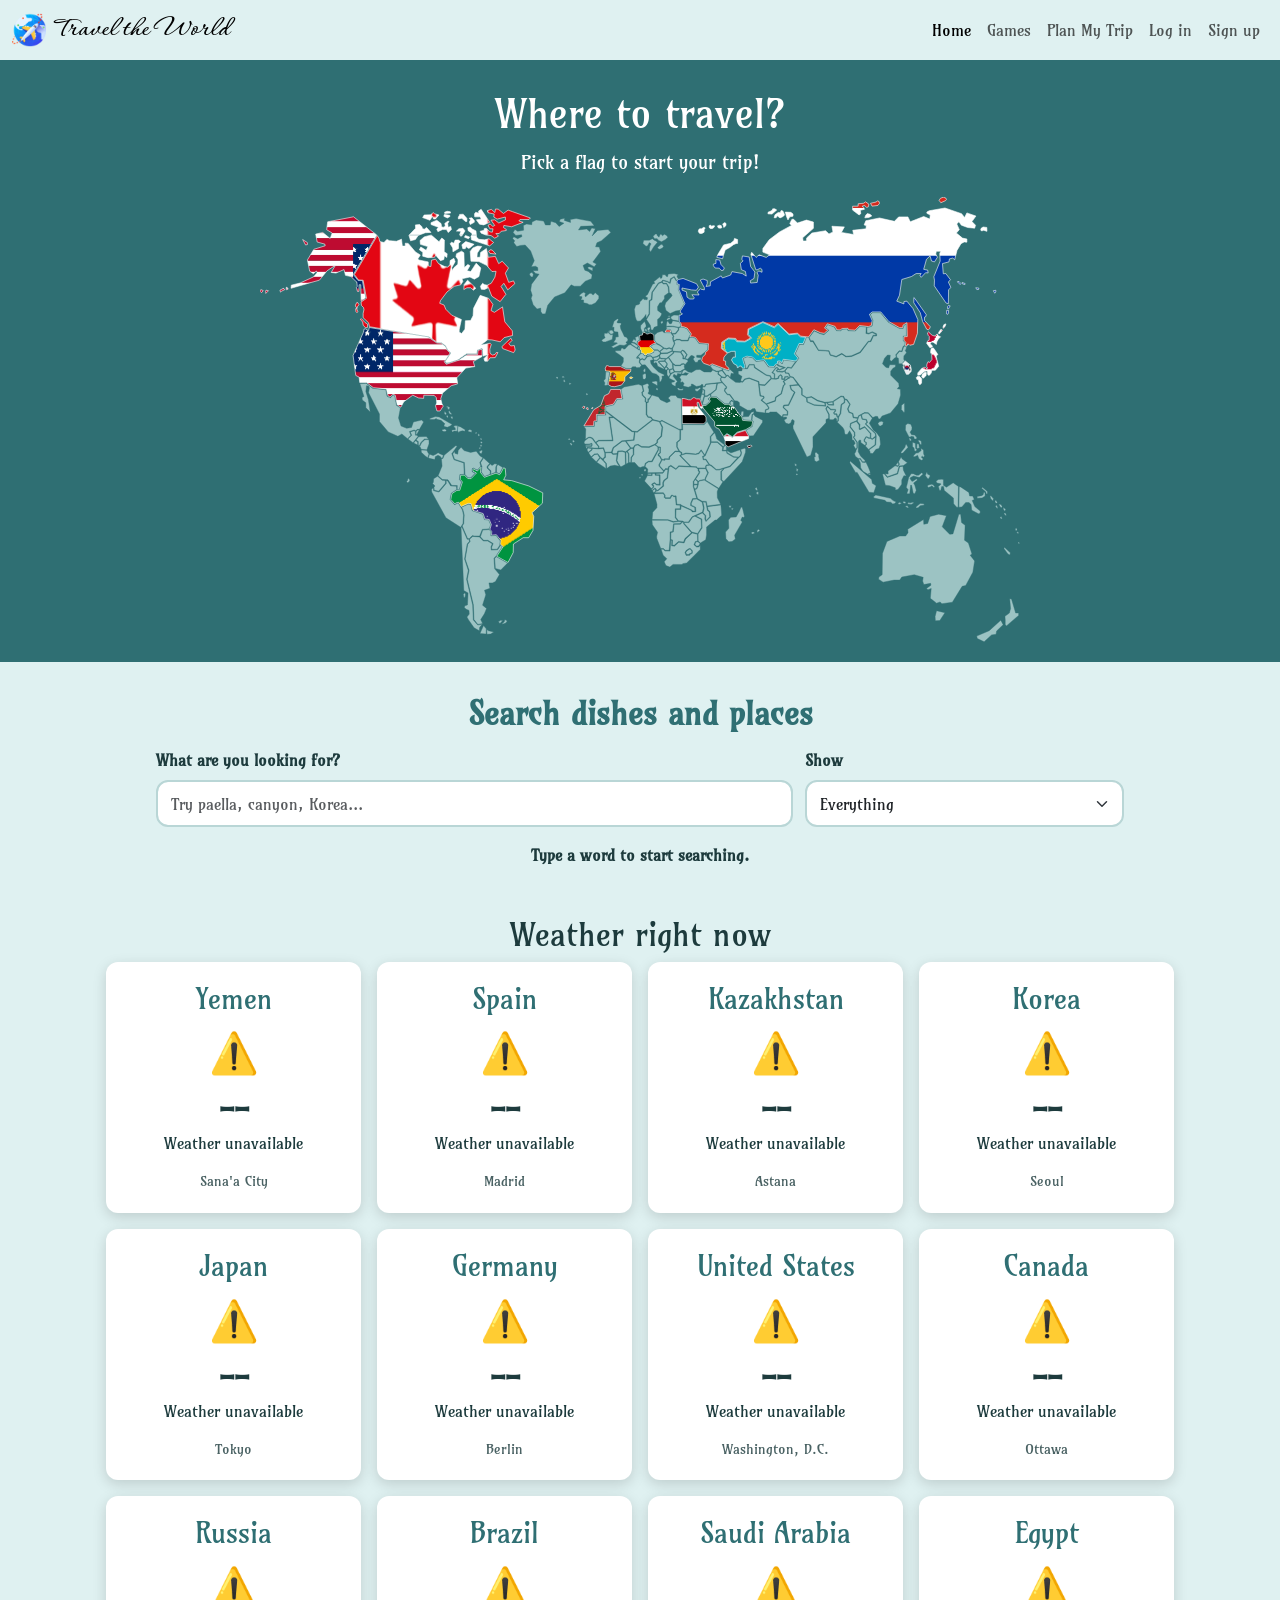
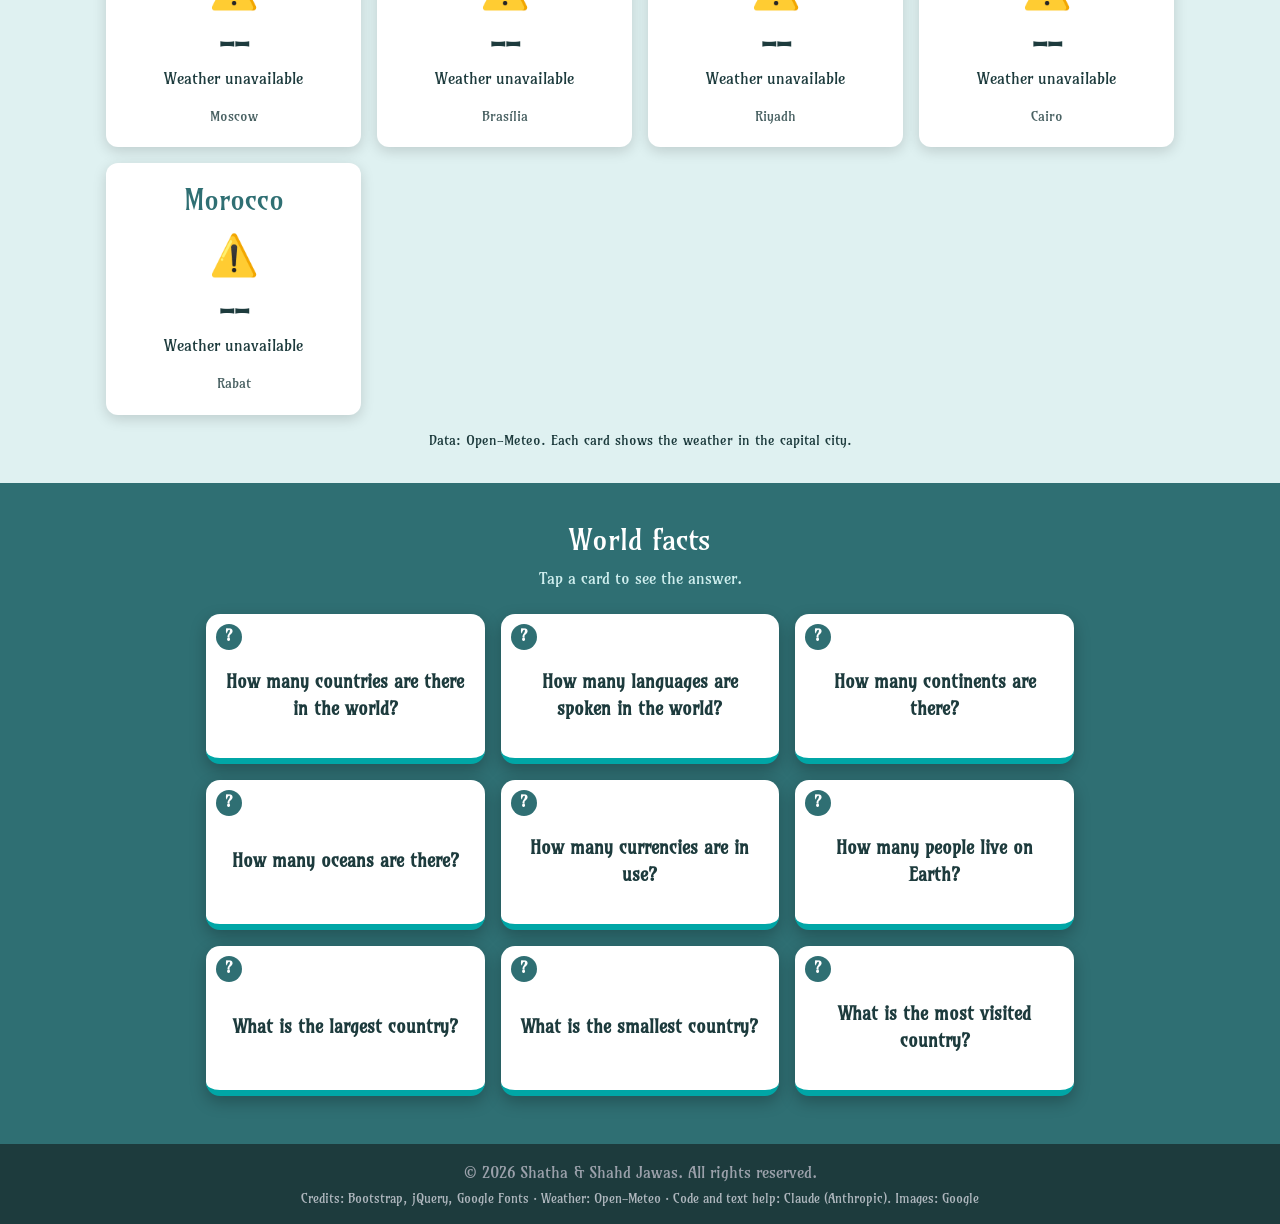
==== commit bec3fe47: "added Egypt and Morocco" ====
--- a/index.html
+++ b/index.html
@@ -20,24 +20,28 @@
     </head>
     <body>
 
-        <nav class="navbar navbar-expand-lg site-nav">
+        <nav class="navbar navbar-expand-lg">
             <div class="container-fluid">
-                <a class="navbar-brand" href="index.html">
+                 <a class="navbar-brand" href="index.html">
                     <img src="favicon/apple-touch-icon.png" alt="logo" class="d-inline-block">
                     <span id="nav-brand">Travel the World</span>
-                </a>
+                 </a>
                 <button class="navbar-toggler" type="button" data-bs-toggle="collapse" data-bs-target="#navbarNav" aria-controls="navbarNav" aria-expanded="false" aria-label="Toggle navigation">
-                    <span class="navbar-toggler-icon"></span>
+                <span class="navbar-toggler-icon"></span>
                 </button>
                 <div class="collapse navbar-collapse" id="navbarNav">
-                    <ul class="navbar-nav nav-center">
-                        <li class="nav-item"><a class="nav-link active" href="index.html" id="homeNav" aria-current="page">Home</a></li>
-                        <li class="nav-item"><a class="nav-link" href="games.html">Games</a></li>
-                        <li class="nav-item"><a class="nav-link" href="plan.html">Plan My Trip</a></li>
+                    <ul class="navbar-nav ms-auto">
+                        <li class="nav-item">
+                        <a class="nav-link active" href="index.html" id="homeNav">Home</a>
+                        </li>
+                        <li class="nav-item">
+                            <a class="nav-link" href="games.html">Games</a>
+                        </li>
+                        <li class="nav-item">
+                        <a class="nav-link" href="plan.html">Plan My Trip</a>
+                        </li>
+                        <li class="nav-item" id="authNav"></li>
                     </ul>
-                    <div class="nav-actions">
-                        <div id="authNav"></div>
-                    </div>
                 </div>
             </div>
         </nav>
@@ -59,6 +63,8 @@
                     <a href="country.html?c=russia"><img src="img/Russia/russiaFlag.webp" alt="Russia" class="map-image"></a>
                     <a href="country.html?c=saudi"><img src="img/Saudi/saudiFlag.webp" alt="Saudi Arabia" class="map-image"></a>
                     <a href="country.html?c=usa"><img src="img/USA/usaFlag.webp" alt="USA" class="map-image"></a>
+                    <a href="country.html?c=egypt"><img src="img/Egypt/egyptFlag.webp" alt="Egypt" class="map-image"></a>
+                    <a href="country.html?c=morocco"><img src="img/Morocco/moroccoFlag.webp" alt="Morocco" class="map-image"></a>
                 </div>
             </div>
         </section>
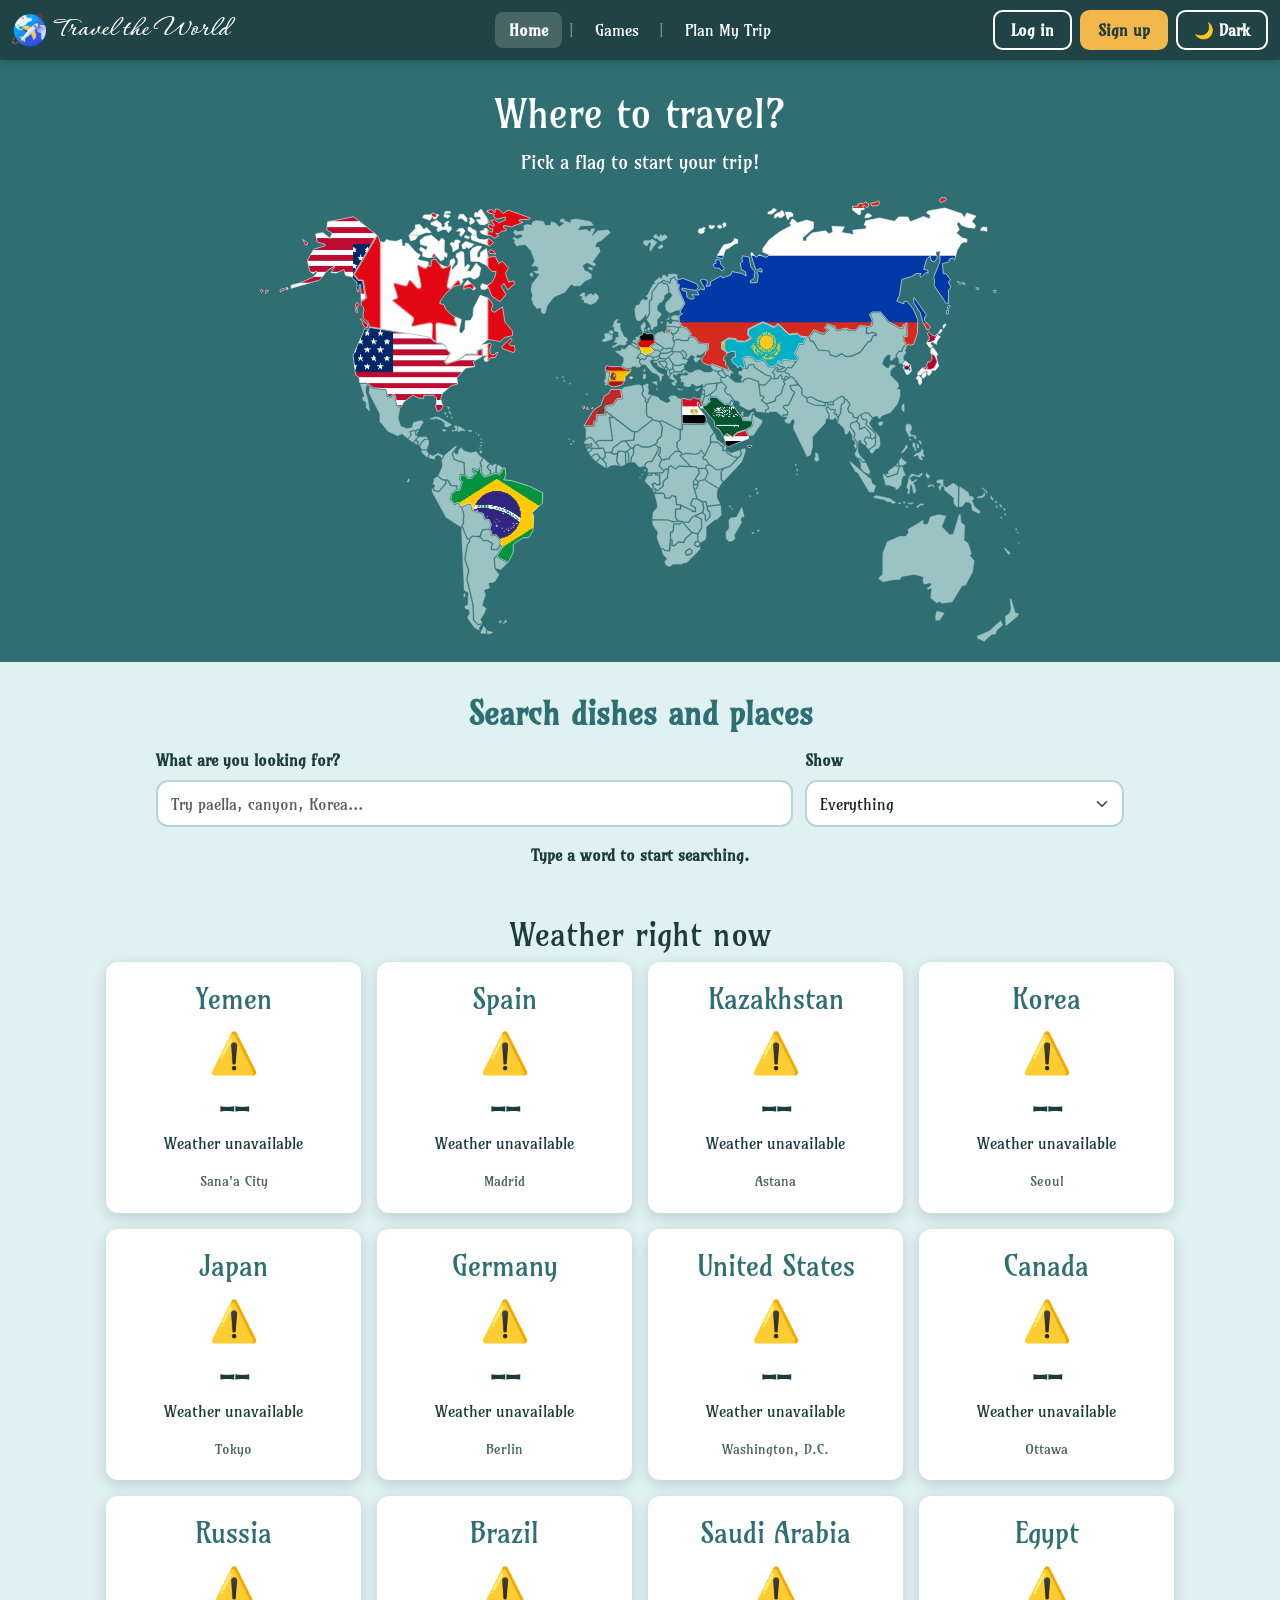
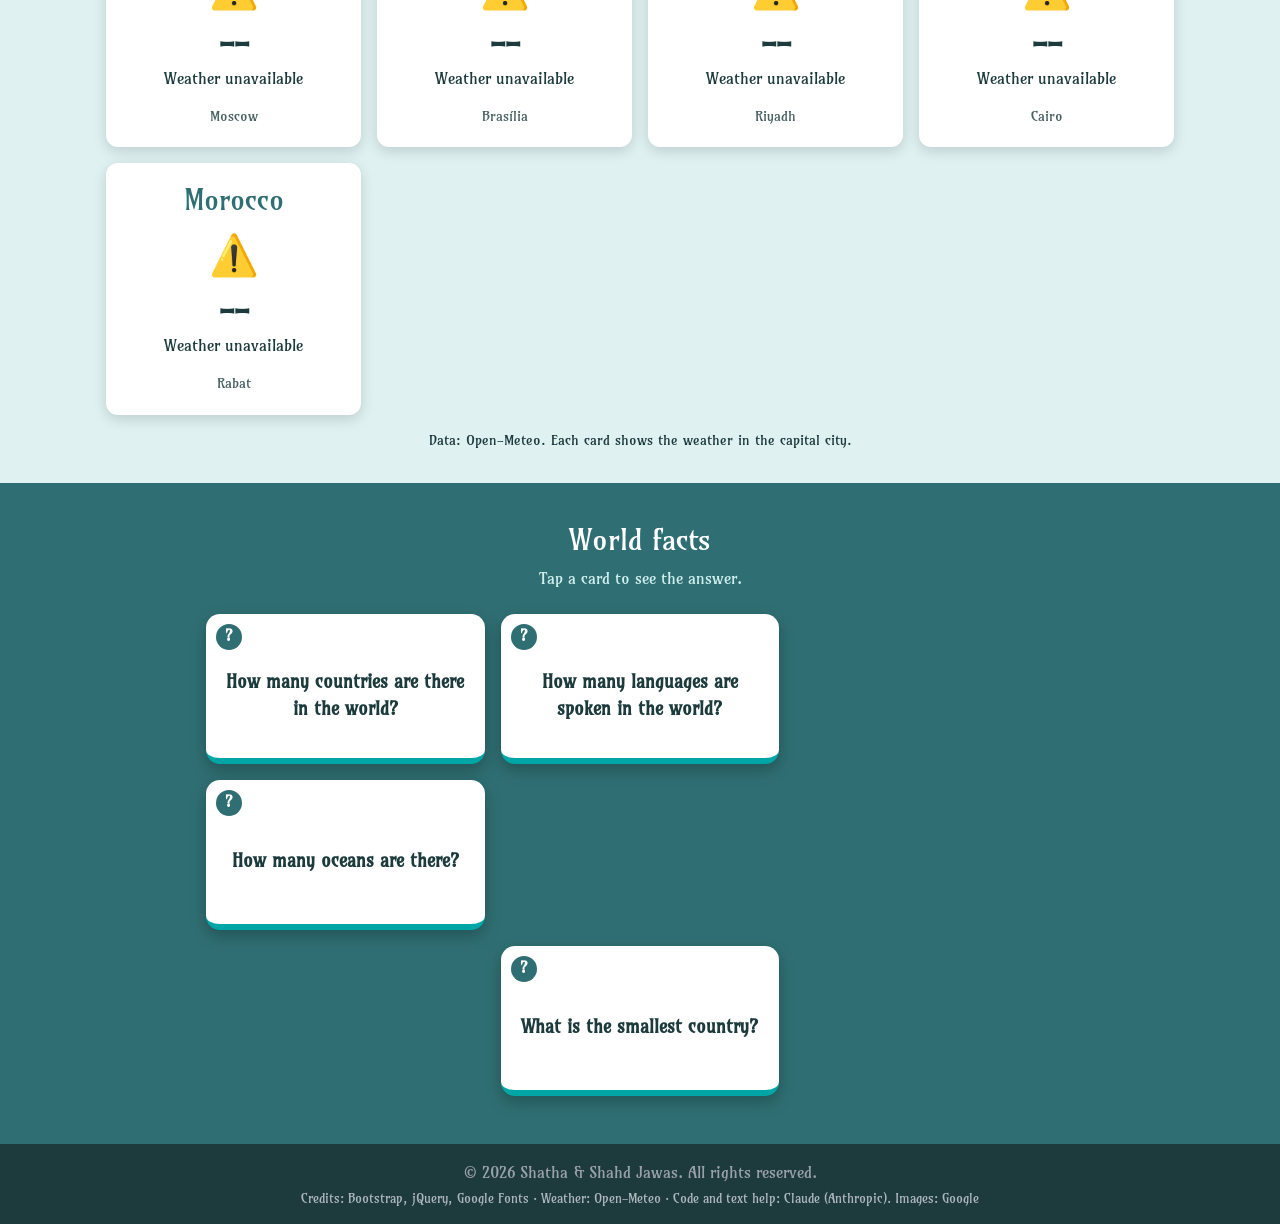
==== commit c09a63fb: "Resolve merge conflict, keep new countries" ====
--- a/index.html
+++ b/index.html
@@ -20,36 +20,33 @@
     </head>
     <body>
 
-        <nav class="navbar navbar-expand-lg">
+        <nav class="navbar navbar-expand-lg site-nav">
             <div class="container-fluid">
-                 <a class="navbar-brand" href="index.html">
+                <a class="navbar-brand" href="index.html">
                     <img src="favicon/apple-touch-icon.png" alt="logo" class="d-inline-block">
                     <span id="nav-brand">Travel the World</span>
-                 </a>
+                </a>
                 <button class="navbar-toggler" type="button" data-bs-toggle="collapse" data-bs-target="#navbarNav" aria-controls="navbarNav" aria-expanded="false" aria-label="Toggle navigation">
-                <span class="navbar-toggler-icon"></span>
+                    <span class="navbar-toggler-icon"></span>
                 </button>
                 <div class="collapse navbar-collapse" id="navbarNav">
-                    <ul class="navbar-nav ms-auto">
-                        <li class="nav-item">
-                        <a class="nav-link active" href="index.html" id="homeNav">Home</a>
-                        </li>
-                        <li class="nav-item">
-                            <a class="nav-link" href="games.html">Games</a>
-                        </li>
-                        <li class="nav-item">
-                        <a class="nav-link" href="plan.html">Plan My Trip</a>
-                        </li>
-                        <li class="nav-item" id="authNav"></li>
+                    <ul class="navbar-nav nav-center">
+                        <li class="nav-item"><a class="nav-link active" href="index.html" id="homeNav" aria-current="page">Home</a></li>
+                        <li class="nav-item"><a class="nav-link" href="games.html">Games</a></li>
+                        <li class="nav-item"><a class="nav-link" href="plan.html">Plan My Trip</a></li>
                     </ul>
+                    <div class="nav-actions">
+                        <div id="authNav"></div>
+                    </div>
                 </div>
             </div>
         </nav>
-        <section id="map">
-            <h1>Where to travel?</h1>
-            <p>Pick a flag to start your trip!</p>
-            <div class="map-container">
-                <object data="img/world-map.svg" type="image/svg+xml" class="world-map" aria-label="World map: click a colored country"></object>
+        <main>
+            <section id="map">
+                <h1>Where to travel?</h1>
+                <p>Pick a flag to start your trip!</p>
+                <div class="map-container">
+                    <object data="img/world-map.svg" type="image/svg+xml" class="world-map" aria-label="World map: click a colored country"></object>
 
                 <div class="flag-list">
                     <a href="country.html?c=yemen"><img src="img/Yemen/yemenFlag.png" alt="Yemen" class="map-image"></a>
@@ -66,49 +63,49 @@
                     <a href="country.html?c=egypt"><img src="img/Egypt/egyptFlag.webp" alt="Egypt" class="map-image"></a>
                     <a href="country.html?c=morocco"><img src="img/Morocco/moroccoFlag.webp" alt="Morocco" class="map-image"></a>
                 </div>
-            </div>
-        </section>
+                
+            </section>
 
-        <section id="search">
-            <h2>Search dishes and places</h2>
+            <section id="search">
+                <h2>Search dishes and places</h2>
 
-            <div class="search-bar">
-                <div class="search-field">
-                    <label for="searchInput" class="form-label">What are you looking for?</label>
-                    <input type="search" class="form-control" id="searchInput" placeholder="Try paella, canyon, Korea...">
+                <div class="search-bar">
+                    <div class="search-field">
+                        <label for="searchInput" class="form-label">What are you looking for?</label>
+                        <input type="search" class="form-control" id="searchInput" placeholder="Try paella, canyon, Korea...">
+                    </div>
+                    <div class="search-field">
+                        <label for="searchType" class="form-label">Show</label>
+                        <select class="form-select" id="searchType">
+                            <option value="all">Everything</option>
+                            <option value="Food">Food</option>
+                            <option value="Place">Places</option>
+                        </select>
+                    </div>
                 </div>
-                <div class="search-field">
-                    <label for="searchType" class="form-label">Show</label>
-                    <select class="form-select" id="searchType">
-                        <option value="all">Everything</option>
-                        <option value="Food">Food</option>
-                        <option value="Place">Places</option>
-                    </select>
-                </div>
-            </div>
 
-            <p id="searchCount" class="search-count" aria-live="polite"></p>
-            <div id="searchResults" class="search-results"></div>
-        </section>
+                <p id="searchCount" class="search-count" aria-live="polite"></p>
+                <div id="searchResults" class="search-results"></div>
+            </section>
 
-        <section id="weather">
-            <h2>Weather right now</h2>
-            <div class="weather-grid" id="weatherGrid"></div>
-            <p class="source">Data: Open-Meteo. Each card shows the weather in the capital city.</p>
-        </section>
+            <section id="weather">
+                <h2>Weather right now</h2>
+                <div class="weather-grid" id="weatherGrid"></div>
+                <p class="source">Data: Open-Meteo. Each card shows the weather in the capital city.</p>
+            </section>
 
-       <section id="many">
-            <h2>World facts</h2>
-            <p class="flip-hint">Tap a card to see the answer.</p>
+            <section id="many">
+                    <h2>World facts</h2>
+                    <p class="flip-hint">Tap a card to see the answer.</p>
 
-            <div class="flip-grid" id="flipGrid"></div>
+                    <div class="flip-grid" id="flipGrid"></div>
 
-            <div class="note fact-note" id="factNote" role="status" hidden>
-                <p><strong>Note:</strong> <span id="factNoteText"></span></p>
-            </div>
-        </section>
+                    <div class="note fact-note" id="factNote" role="status" hidden>
+                        <p><strong>Note:</strong> <span id="factNoteText"></span></p>
+                    </div>
+                </section>
 
-
+        </main>
         <footer>
              <p>&copy; 2026 Shatha & Shahd Jawas. All rights reserved.</p>
              <p class="credits">Credits: Bootstrap, jQuery, Google Fonts · Weather: Open-Meteo · Code and text help: Claude (Anthropic). Images: Google</p>
